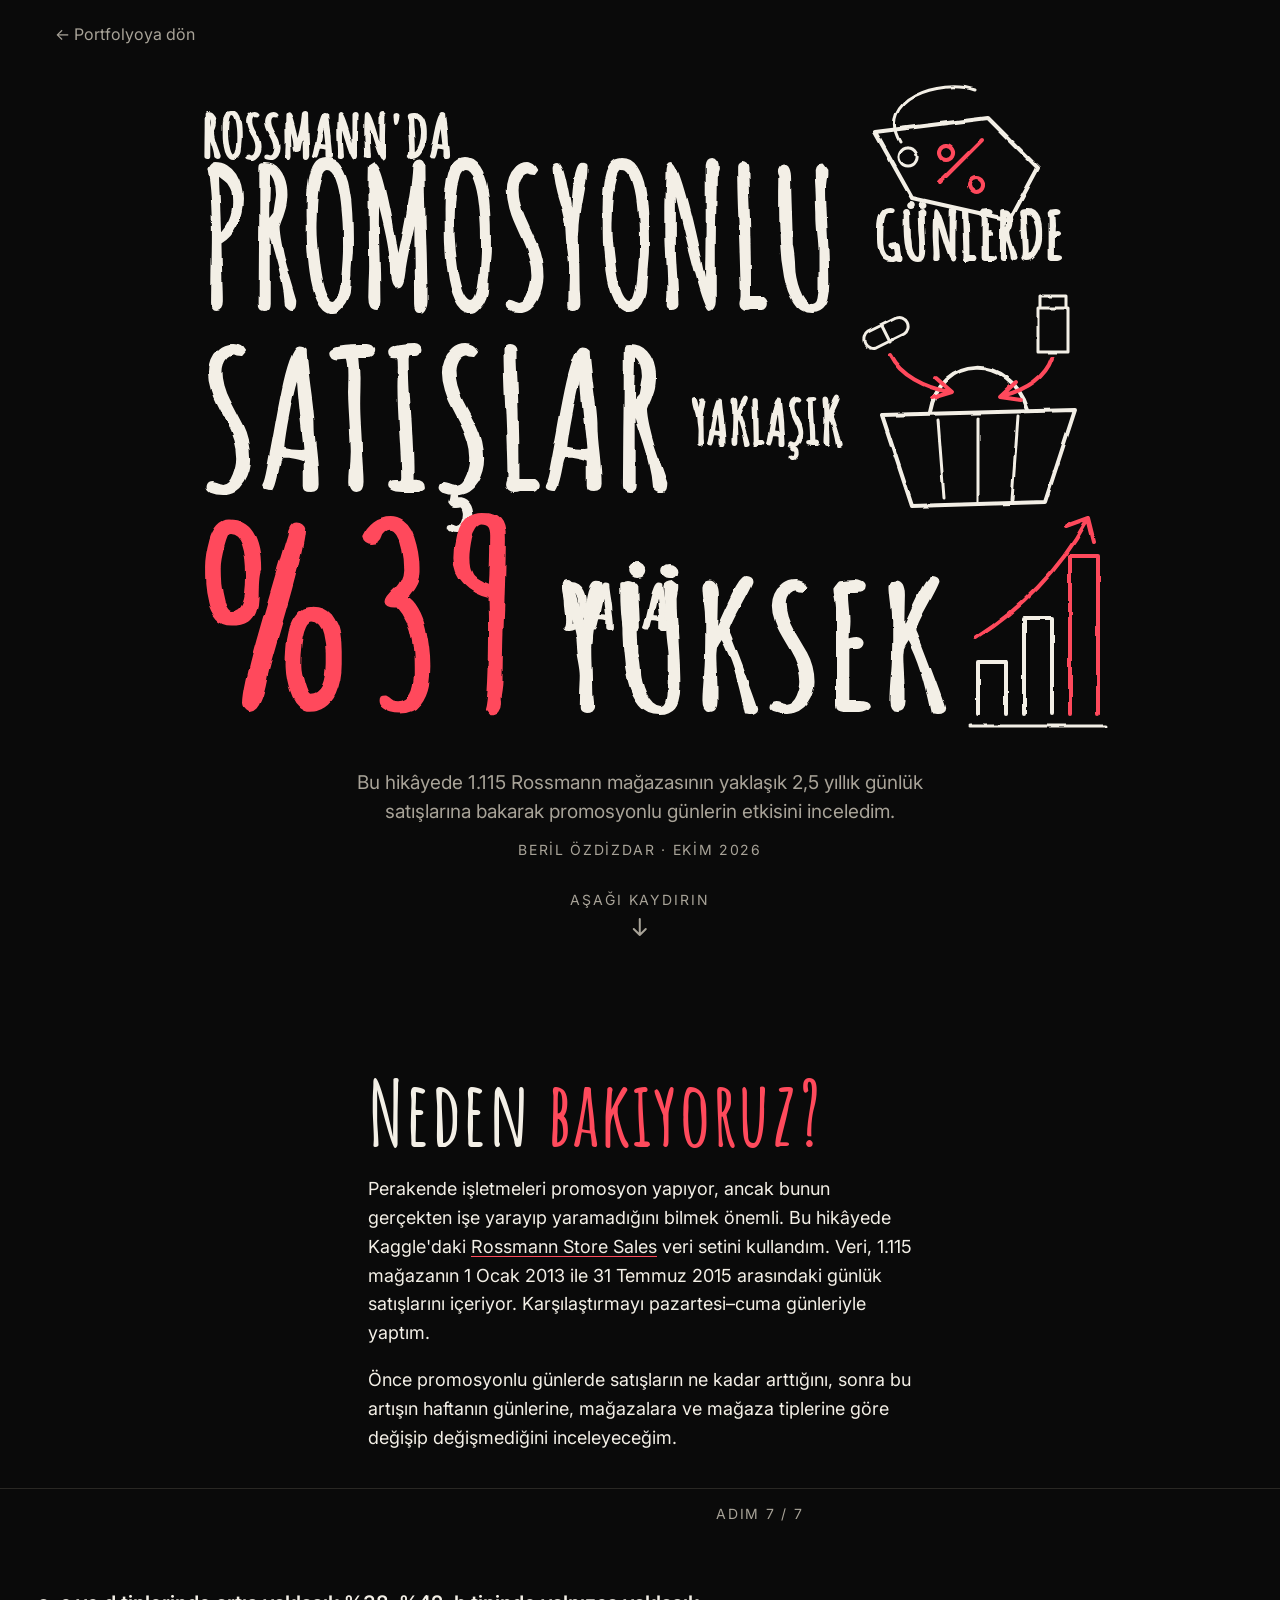
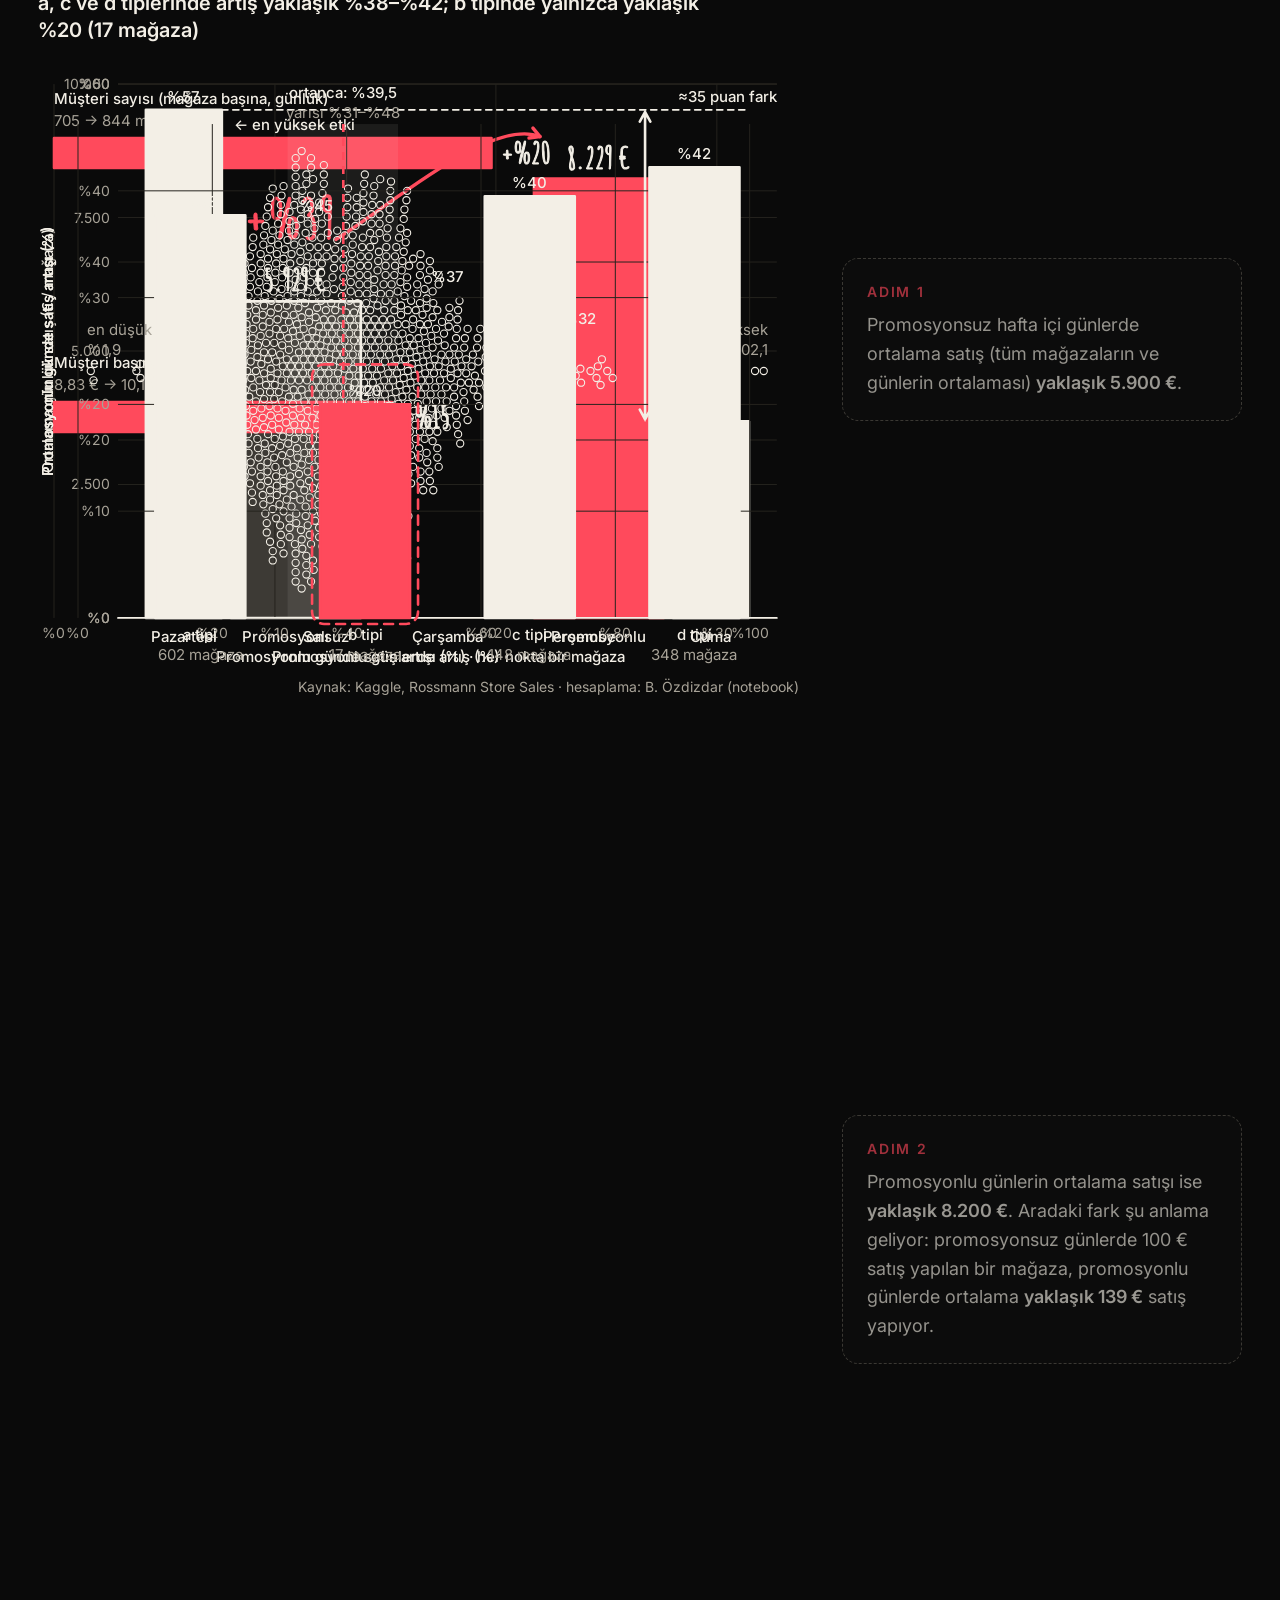
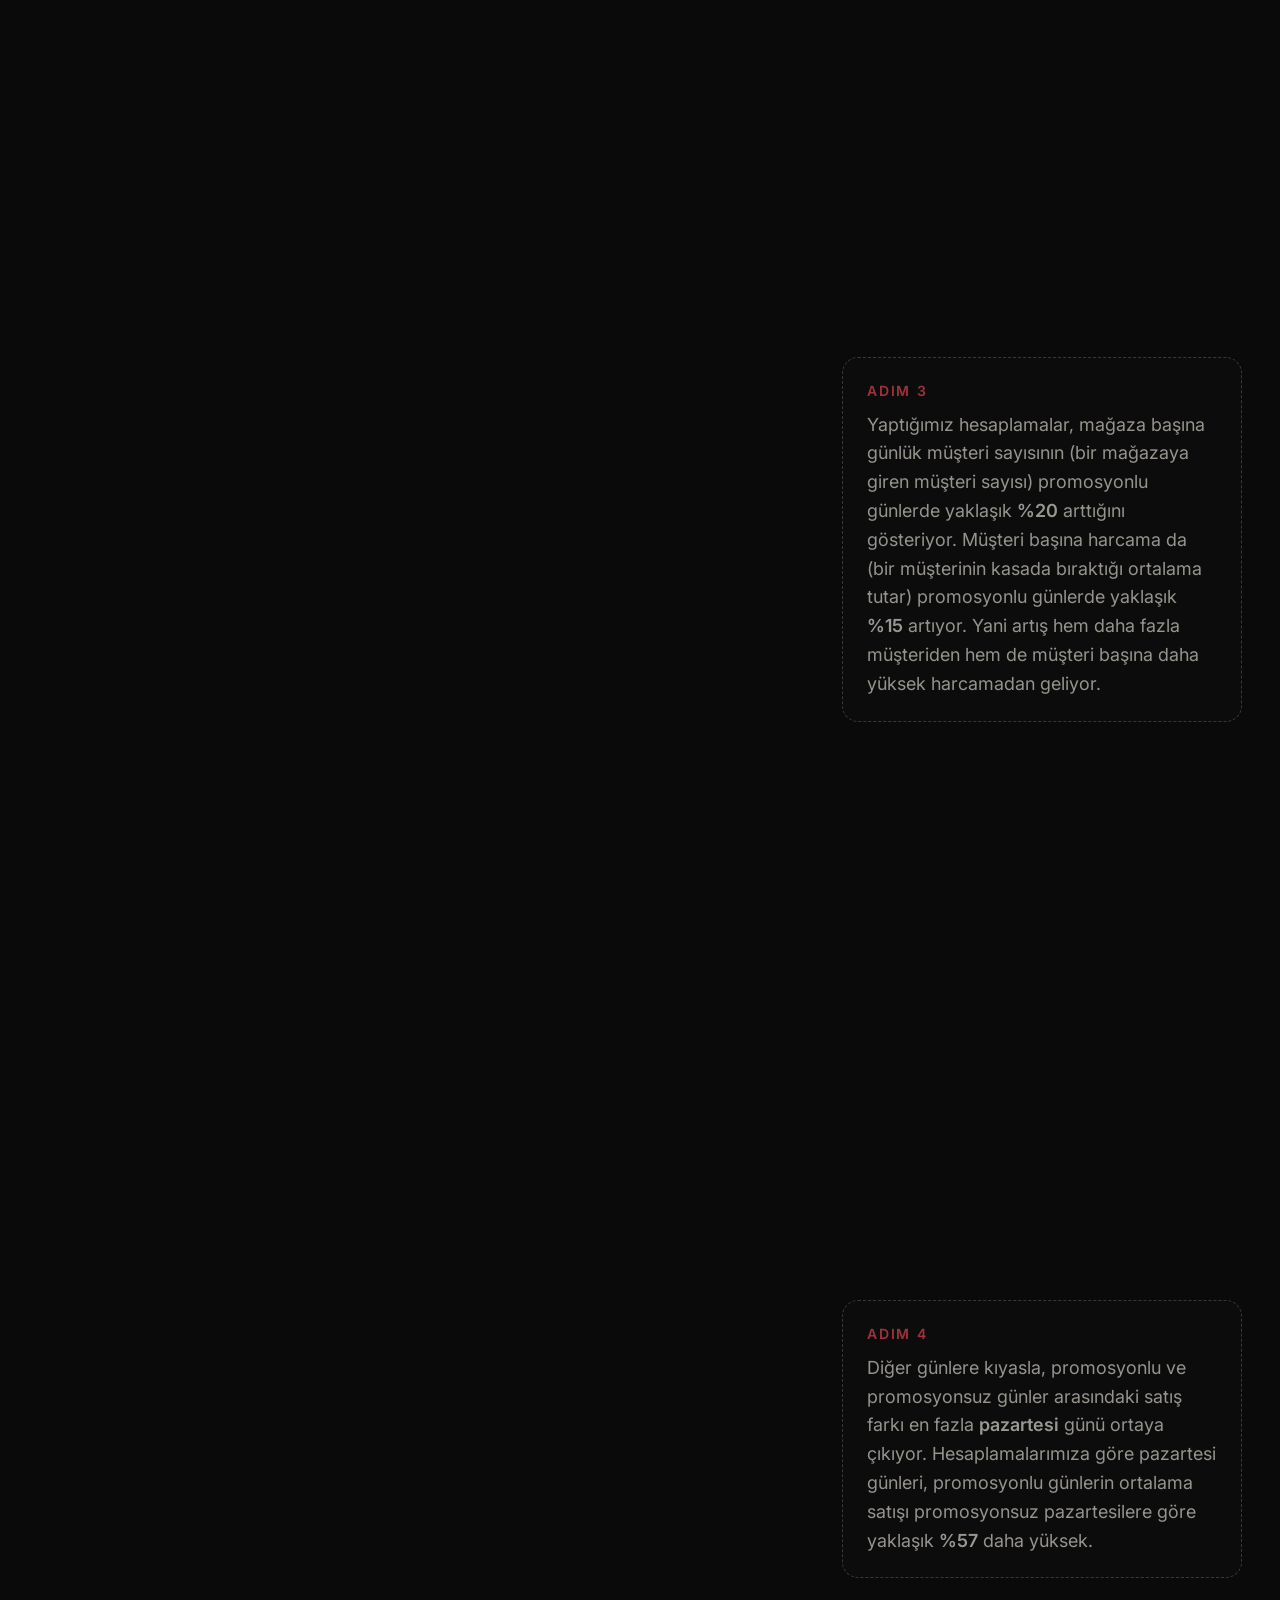
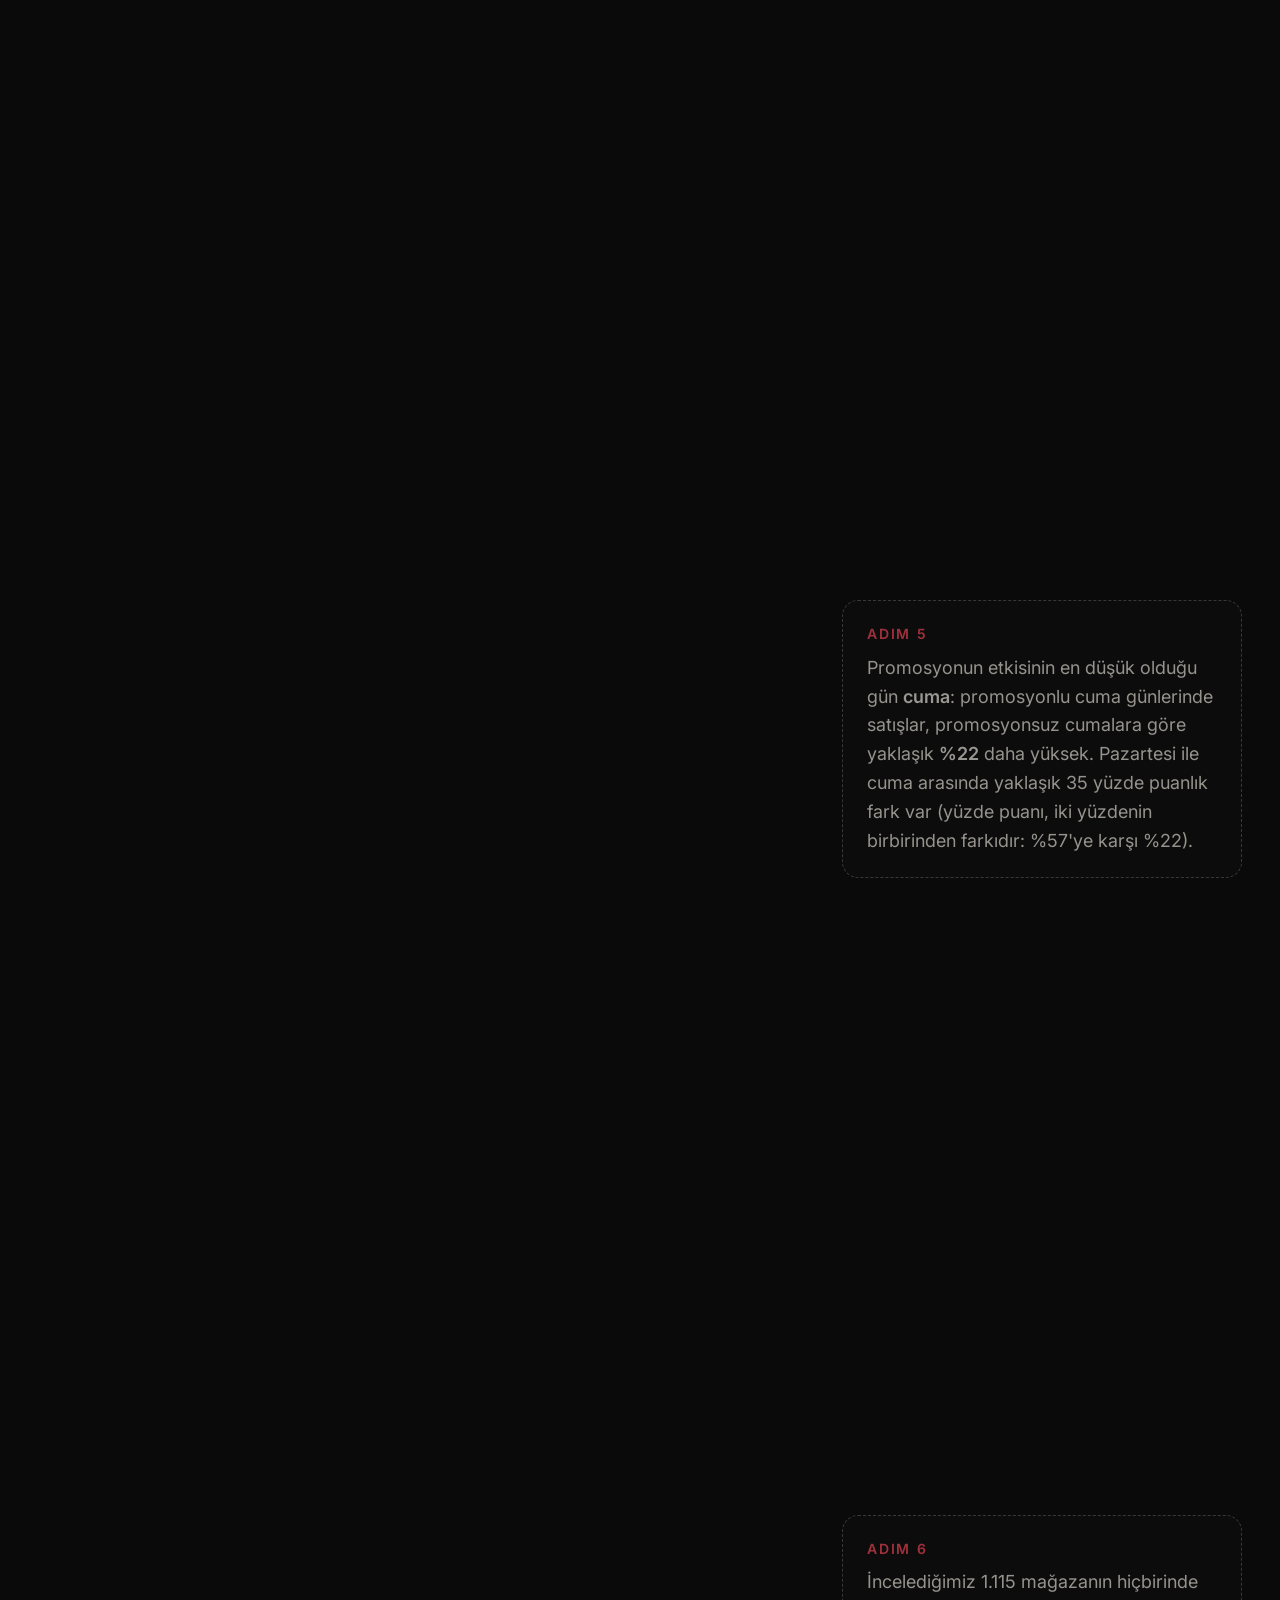
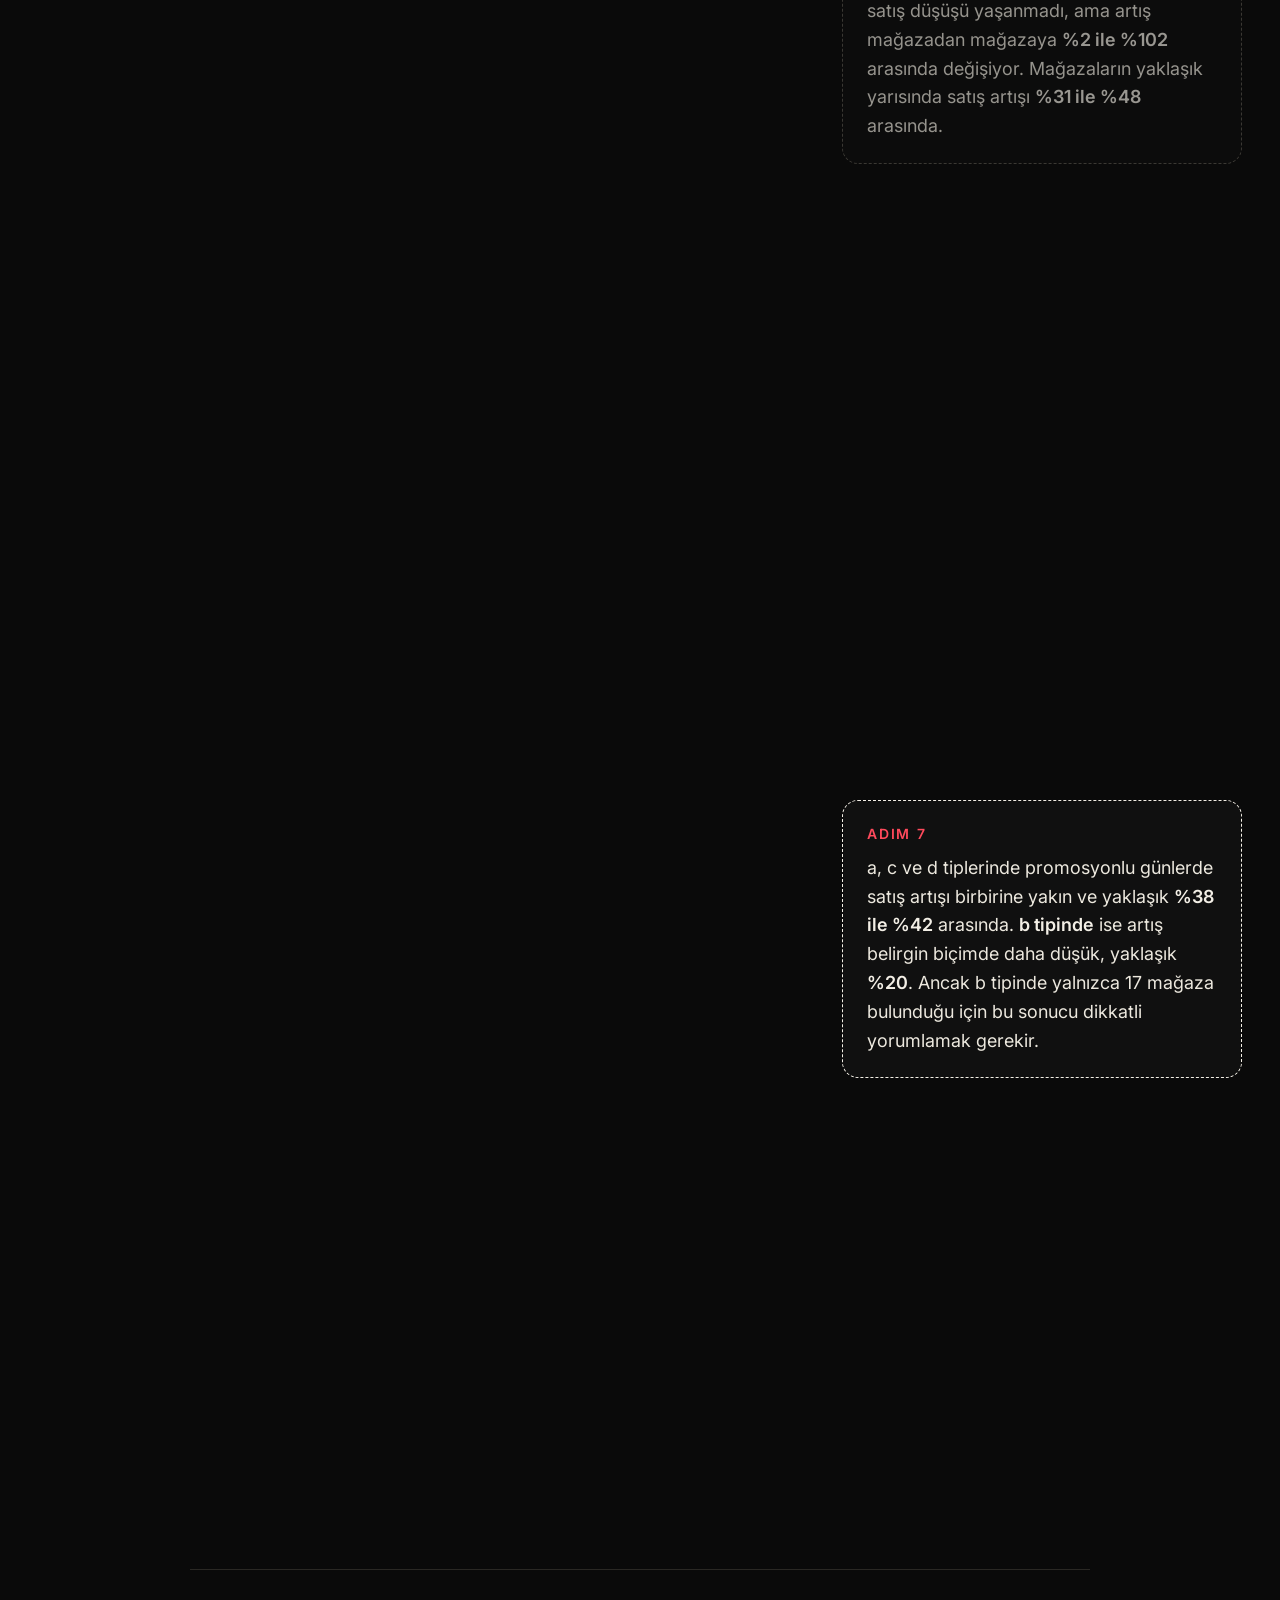
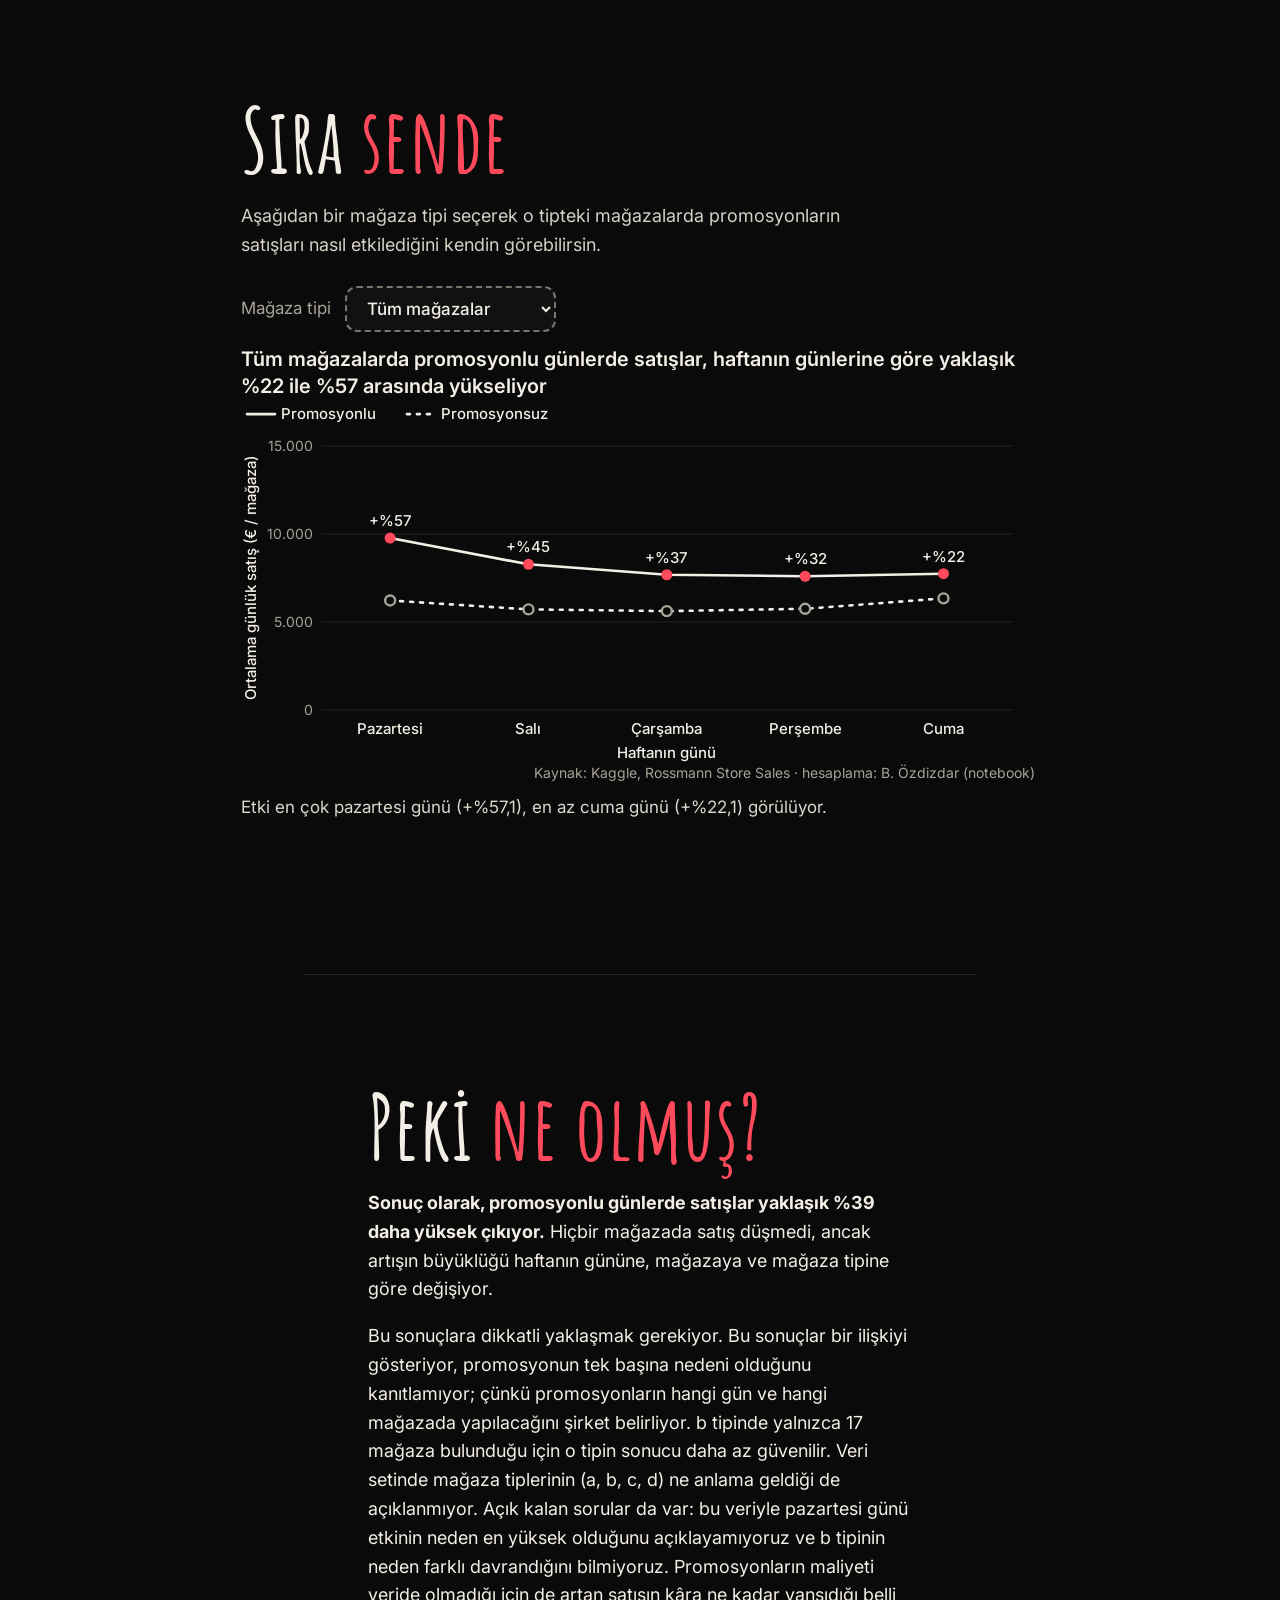
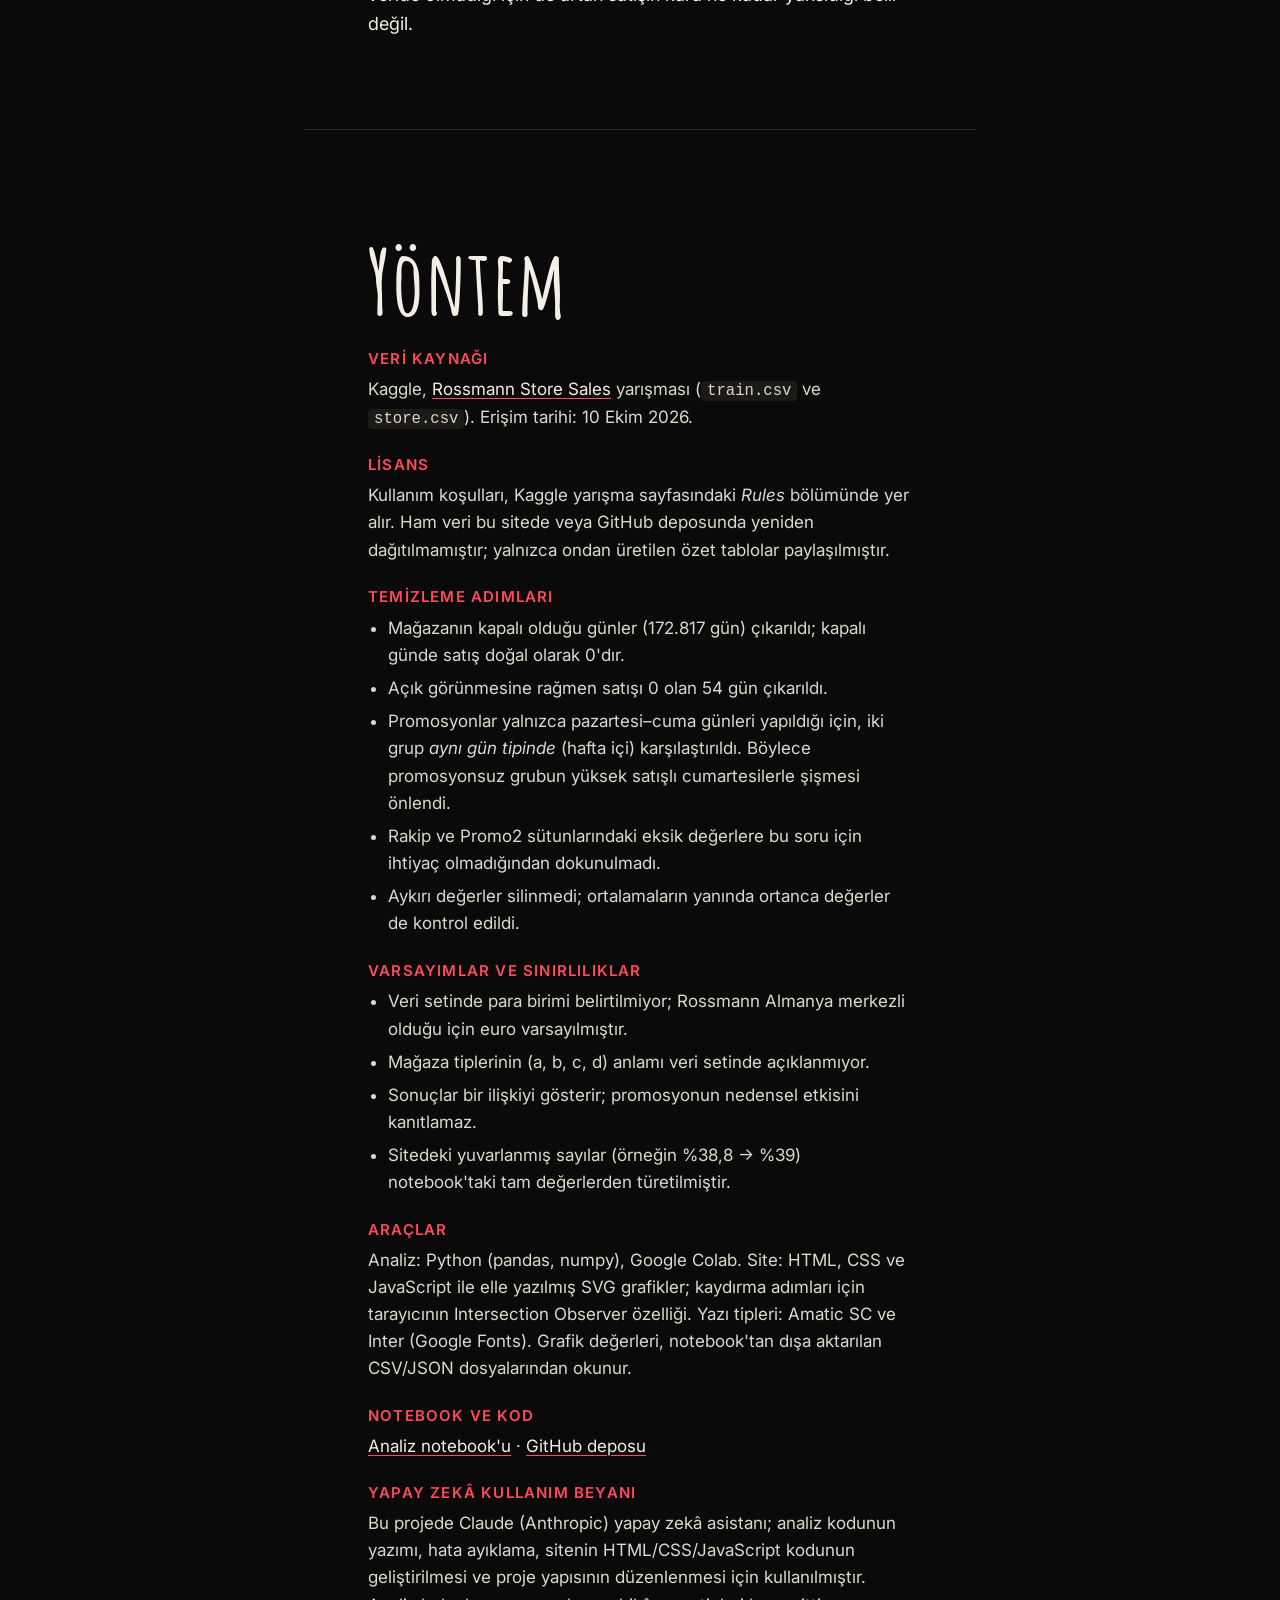
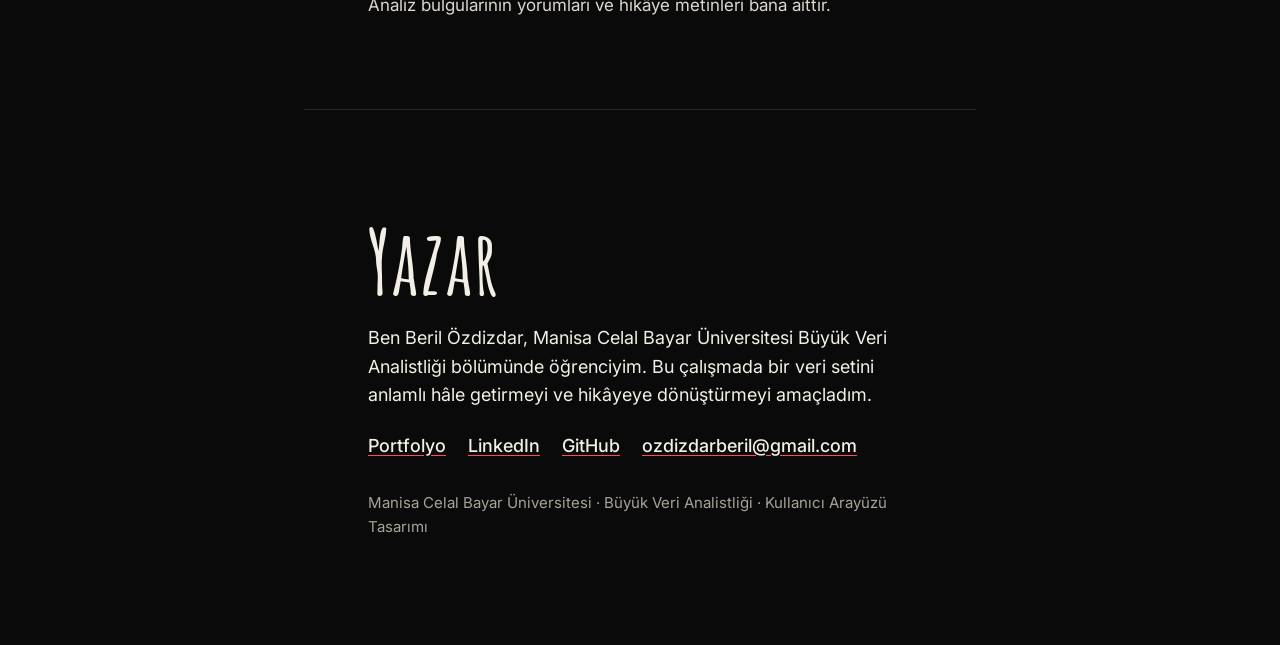
==== site/index.html @ 3641e339 "siteyi ekledim" ====
<!doctype html>
<html lang="tr">
<head>
<meta charset="utf-8">
<meta name="viewport" content="width=device-width, initial-scale=1">
<title>Rossmann'da promosyonlu günlerde satışlar yaklaşık %39 daha yüksek</title>
<meta name="description" content="1.115 Rossmann mağazasının yaklaşık 2,5 yıllık günlük satış verisiyle promosyonların etkisini inceleyen, kaydırdıkça ilerleyen interaktif bir veri hikâyesi.">
<meta name="author" content="Beril Özdizdar">
<meta property="og:type" content="website">
<meta property="og:title" content="Rossmann'da promosyonlu günlerde satışlar yaklaşık %39 daha yüksek">
<meta property="og:description" content="1.115 mağaza, yaklaşık 2,5 yıllık günlük satış: promosyonun etkisi her gün ve her mağaza tipinde aynı mı? İnteraktif veri hikâyesi.">
<meta property="og:image" content="og-image.png">
<meta property="og:image:width" content="1200">
<meta property="og:image:height" content="627">
<meta property="og:locale" content="tr_TR">
<meta name="twitter:card" content="summary_large_image">
<meta name="theme-color" content="#0a0a0a">
<link rel="icon" href="favicon.svg" type="image/svg+xml">
<link rel="preconnect" href="https://fonts.googleapis.com">
<link rel="preconnect" href="https://fonts.gstatic.com" crossorigin>
<link href="https://fonts.googleapis.com/css2?family=Amatic+SC:wght@700&family=Inter:wght@400;500;600&display=swap" rel="stylesheet">
<link rel="stylesheet" href="css/style.css">
</head>
<body>
<a class="atla" href="#hikaye">Hikâyeye geç</a>

<nav class="ust" aria-label="Site bağlantıları">
  <a href="https://beril-portfolio-seven.vercel.app">← Portfolyoya dön</a>
</nav>

<!-- ======================= 1 · AÇILIŞ (HERO) ======================= -->
<header class="kapak">
  <h1 class="sr-only">Rossmann'da promosyonlu günlerde satışlar yaklaşık %39 daha yüksek</h1>
  <svg viewBox="0 0 1000 690" role="img" aria-label="Rossmann'da promosyonlu günlerde satışlar yaklaşık yüzde 39 daha yüksek">
    <defs>
      <filter id="murekkep" x="-5%" y="-5%" width="110%" height="110%">
        <feTurbulence type="fractalNoise" baseFrequency="0.035" numOctaves="2" seed="7" result="n"/>
        <feDisplacementMap in="SourceGraphic" in2="n" scale="5" xChannelSelector="R" yChannelSelector="G"/>
      </filter>
      <filter id="kalem" x="-5%" y="-5%" width="110%" height="110%">
        <feTurbulence type="fractalNoise" baseFrequency="0.05" numOctaves="2" seed="3" result="n"/>
        <feDisplacementMap in="SourceGraphic" in2="n" scale="3" xChannelSelector="R" yChannelSelector="G"/>
      </filter>
    </defs>

    <g class="satir s1" filter="url(#murekkep)" aria-hidden="true">
      <text class="harf" x="62" y="88"  font-size="58"  textLength="250" lengthAdjust="spacingAndGlyphs">ROSSMANN'DA</text>
      <text class="harf" x="60" y="238" font-size="190" textLength="640" lengthAdjust="spacingAndGlyphs">PROMOSYONLU</text>
      <text class="harf" x="735" y="190" font-size="66"  textLength="190" lengthAdjust="spacingAndGlyphs">GÜNLERDE</text>
    </g>
    <g filter="url(#kalem)" aria-hidden="true">
      <path class="cizim d1" pathLength="1" d="M735 62 L848 48 L898 98 L870 150 L772 128 Z"/>
      <path class="cizim d1 ince" pathLength="1" d="M768 78 a9 9 0 1 0 0.1 0"/>
      <path class="cizim d1 ince" pathLength="1" d="M760 72 C735 30 800 8 835 20"/>
      <path class="cizim kirmizi-cizgi d2" pathLength="1" d="M800 112 L842 70 M806 76 a7 7 0 1 0 0.1 0 M836 108 a7 7 0 1 0 0.1 0"/>
    </g>
    <g class="satir s2" filter="url(#murekkep)" aria-hidden="true">
      <text class="harf" x="60"  y="420" font-size="190" textLength="470" lengthAdjust="spacingAndGlyphs">SATIŞLAR</text>
      <text class="harf" x="552" y="375" font-size="62"  textLength="150" lengthAdjust="spacingAndGlyphs">YAKLAŞIK</text>
    </g>
    <g filter="url(#kalem)" aria-hidden="true">
      <path class="cizim d2" pathLength="1" d="M742 345 L935 340 L905 432 L772 436 Z"/>
      <path class="cizim d2" pathLength="1" d="M790 342 C800 285 870 282 888 340"/>
      <path class="cizim d2 ince" pathLength="1" d="M798 350 L804 428 M838 348 L838 432 M878 346 L872 430"/>
      <path class="cizim d2 ince" pathLength="1" d="M728 262 l28 -14 a9 9 0 0 1 8 16 l-28 14 a9 9 0 0 1 -8 -16 z M742 256 l8 16"/>
      <path class="cizim d2 ince" pathLength="1" d="M900 238 h26 v-12 h-26 z M898 238 h30 v44 h-30 z"/>
      <path class="cizim kirmizi-cizgi d3" pathLength="1" d="M750 285 C760 305 785 318 810 322 M796 308 L812 322 L792 328"/>
      <path class="cizim kirmizi-cizgi d3" pathLength="1" d="M912 288 C905 308 885 320 862 326 M876 312 L860 327 L881 330"/>
    </g>
    <g class="satir s3" filter="url(#murekkep)" aria-hidden="true">
      <text class="harf kirmizi" x="56"  y="640" font-size="250" textLength="330" lengthAdjust="spacingAndGlyphs">%39</text>
      <text class="harf" x="420" y="560" font-size="62"  textLength="110" lengthAdjust="spacingAndGlyphs">DAHA</text>
      <text class="harf" x="420" y="640" font-size="170" textLength="390" lengthAdjust="spacingAndGlyphs">YÜKSEK</text>
    </g>
    <g filter="url(#kalem)" aria-hidden="true">
      <path class="cizim d3" pathLength="1" d="M838 644 V592 H866 V644"/>
      <path class="cizim d3" pathLength="1" d="M884 644 V548 H912 V644"/>
      <path class="cizim kirmizi-cizgi d3" pathLength="1" d="M930 644 V486 H958 V644"/>
      <path class="cizim d3 ince" pathLength="1" d="M830 656 H966"/>
      <path class="cizim kirmizi-cizgi d3" pathLength="1" d="M836 568 C880 540 920 500 946 452 M926 456 L948 448 L954 472"/>
    </g>
  </svg>

  <p class="alt">Bu hikâyede 1.115 Rossmann mağazasının yaklaşık 2,5 yıllık günlük satışlarına bakarak promosyonlu günlerin etkisini inceledim.</p>
  <p class="kunye">Beril Özdizdar · Ekim 2026</p>

  <a class="kaydir" href="#baglam">Aşağı kaydırın
    <svg viewBox="0 0 18 22" fill="none" stroke="currentColor" stroke-width="2" stroke-linecap="round" stroke-linejoin="round" aria-hidden="true"><path d="M9 2v16M3 12l6 6 6-6"/></svg>
  </a>
</header>

<!-- ======================= 2 · BAĞLAM ======================= -->
<section class="baglam" id="baglam" aria-labelledby="baglam-b">
  <h2 id="baglam-b" class="bolum-baslik">Neden <span>bakıyoruz?</span></h2>
  <p>Perakende işletmeleri promosyon yapıyor, ancak bunun gerçekten işe yarayıp yaramadığını bilmek önemli. Bu hikâyede Kaggle'daki <a href="https://www.kaggle.com/competitions/rossmann-store-sales">Rossmann Store Sales</a> veri setini kullandım. Veri, 1.115 mağazanın 1 Ocak 2013 ile 31 Temmuz 2015 arasındaki günlük satışlarını içeriyor. Karşılaştırmayı pazartesi–cuma günleriyle yaptım.</p>
  <p>Önce promosyonlu günlerde satışların ne kadar arttığını, sonra bu artışın haftanın günlerine, mağazalara ve mağaza tiplerine göre değişip değişmediğini inceleyeceğim.</p>
</section>

<!-- ======================= 3 · BULGU ADIMLARI (KAYDIRMALI) ======================= -->
<main id="hikaye" class="scrolly">
  <figure class="sahne" id="sahne">
    <div class="sayac" aria-hidden="true">Adım <span id="sayacNo">1</span> / 7</div>
    <figcaption class="grafik-baslik" id="grafikBaslik"></figcaption>
    <div class="grafik-kap" id="grafikKap">
      <svg id="grafik" role="img" aria-labelledby="grafikBaslik grafikOzet"></svg>
    </div>
    <p class="sr-only" id="grafikOzet"></p>
  </figure>

  <div class="adimlar" id="adimlar">
    <article class="adim" data-n="1"><div class="kart"><h2 class="et">Adım 1</h2><p class="metin">Promosyonsuz hafta içi günlerde ortalama satış (tüm mağazaların ve günlerin ortalaması) <b>yaklaşık 5.900 €</b>.</p></div></article>
    <article class="adim" data-n="2"><div class="kart"><h2 class="et">Adım 2</h2><p class="metin">Promosyonlu günlerin ortalama satışı ise <b>yaklaşık 8.200 €</b>. Aradaki fark şu anlama geliyor: promosyonsuz günlerde 100 € satış yapılan bir mağaza, promosyonlu günlerde ortalama <b>yaklaşık 139 €</b> satış yapıyor.</p></div></article>
    <article class="adim" data-n="3"><div class="kart"><h2 class="et">Adım 3</h2><p class="metin">Yaptığımız hesaplamalar, mağaza başına günlük müşteri sayısının (bir mağazaya giren müşteri sayısı) promosyonlu günlerde yaklaşık <b>%20</b> arttığını gösteriyor. Müşteri başına harcama da (bir müşterinin kasada bıraktığı ortalama tutar) promosyonlu günlerde yaklaşık <b>%15</b> artıyor. Yani artış hem daha fazla müşteriden hem de müşteri başına daha yüksek harcamadan geliyor.</p></div></article>
    <article class="adim" data-n="4"><div class="kart"><h2 class="et">Adım 4</h2><p class="metin">Diğer günlere kıyasla, promosyonlu ve promosyonsuz günler arasındaki satış farkı en fazla <b>pazartesi</b> günü ortaya çıkıyor. Hesaplamalarımıza göre pazartesi günleri, promosyonlu günlerin ortalama satışı promosyonsuz pazartesilere göre yaklaşık <b>%57</b> daha yüksek.</p></div></article>
    <article class="adim" data-n="5"><div class="kart"><h2 class="et">Adım 5</h2><p class="metin">Promosyonun etkisinin en düşük olduğu gün <b>cuma</b>: promosyonlu cuma günlerinde satışlar, promosyonsuz cumalara göre yaklaşık <b>%22</b> daha yüksek. Pazartesi ile cuma arasında yaklaşık 35 yüzde puanlık fark var (yüzde puanı, iki yüzdenin birbirinden farkıdır: %57'ye karşı %22).</p></div></article>
    <article class="adim" data-n="6"><div class="kart"><h2 class="et">Adım 6</h2><p class="metin">İncelediğimiz 1.115 mağazanın hiçbirinde satış düşüşü yaşanmadı, ama artış mağazadan mağazaya <b>%2 ile %102</b> arasında değişiyor. Mağazaların yaklaşık yarısında satış artışı <b>%31 ile %48</b> arasında.</p></div></article>
    <article class="adim" data-n="7"><div class="kart"><h2 class="et">Adım 7</h2><p class="metin">a, c ve d tiplerinde promosyonlu günlerde satış artışı birbirine yakın ve yaklaşık <b>%38 ile %42</b> arasında. <b>b tipinde</b> ise artış belirgin biçimde daha düşük, yaklaşık <b>%20</b>. Ancak b tipinde yalnızca 17 mağaza bulunduğu için bu sonucu dikkatli yorumlamak gerekir.</p></div></article>
  </div>
</main>

<!-- ======================= 4 · OKUYUCU KEŞFİ ======================= -->
<section class="kesif" id="kesif" aria-labelledby="kesif-b">
  <h2 id="kesif-b" class="bolum-baslik">Sıra <span>sende</span></h2>
  <p class="giris">Aşağıdan bir mağaza tipi seçerek o tipteki mağazalarda promosyonların satışları nasıl etkilediğini kendin görebilirsin.</p>
  <div class="kontrol">
    <label for="tipSec">Mağaza tipi</label>
    <select id="tipSec"></select>
  </div>
  <figure class="kesif-fig">
    <figcaption class="grafik-baslik" id="kesifBaslik"></figcaption>
    <svg id="kesifgrafik" role="img" aria-labelledby="kesifBaslik kesifOzet"></svg>
  </figure>
  <p class="ozet" id="kesifOzet" aria-live="polite"></p>
</section>

<!-- ======================= 5 · SONUÇ ======================= -->
<section class="sonuc" id="sonuc" aria-labelledby="sonuc-b">
  <h2 id="sonuc-b" class="bolum-baslik">Peki <span>ne olmuş?</span></h2>
  <p><strong>Sonuç olarak, promosyonlu günlerde satışlar yaklaşık %39 daha yüksek çıkıyor.</strong> Hiçbir mağazada satış düşmedi, ancak artışın büyüklüğü haftanın gününe, mağazaya ve mağaza tipine göre değişiyor.</p>
  <p>Bu sonuçlara dikkatli yaklaşmak gerekiyor. Bu sonuçlar bir ilişkiyi gösteriyor, promosyonun tek başına nedeni olduğunu kanıtlamıyor; çünkü promosyonların hangi gün ve hangi mağazada yapılacağını şirket belirliyor. b tipinde yalnızca 17 mağaza bulunduğu için o tipin sonucu daha az güvenilir. Veri setinde mağaza tiplerinin (a, b, c, d) ne anlama geldiği de açıklanmıyor. Açık kalan sorular da var: bu veriyle pazartesi günü etkinin neden en yüksek olduğunu açıklayamıyoruz ve b tipinin neden farklı davrandığını bilmiyoruz. Promosyonların maliyeti veride olmadığı için de artan satışın kâra ne kadar yansıdığı belli değil.</p>
</section>

<!-- ======================= 6 · YÖNTEM ======================= -->
<section class="yontem" id="yontem" aria-labelledby="yontem-b">
  <h2 id="yontem-b" class="bolum-baslik">Yöntem</h2>
  <dl>
    <dt>Veri kaynağı</dt>
    <dd>Kaggle, <a href="https://www.kaggle.com/competitions/rossmann-store-sales">Rossmann Store Sales</a> yarışması (<code>train.csv</code> ve <code>store.csv</code>). Erişim tarihi: 10 Ekim 2026.</dd>

    <dt>Lisans</dt>
    <dd>Kullanım koşulları, Kaggle yarışma sayfasındaki <em>Rules</em> bölümünde yer alır. Ham veri bu sitede veya GitHub deposunda yeniden dağıtılmamıştır; yalnızca ondan üretilen özet tablolar paylaşılmıştır.</dd>

    <dt>Temizleme adımları</dt>
    <dd>
      <ul>
        <li>Mağazanın kapalı olduğu günler (172.817 gün) çıkarıldı; kapalı günde satış doğal olarak 0'dır.</li>
        <li>Açık görünmesine rağmen satışı 0 olan 54 gün çıkarıldı.</li>
        <li>Promosyonlar yalnızca pazartesi–cuma günleri yapıldığı için, iki grup <em>aynı gün tipinde</em> (hafta içi) karşılaştırıldı. Böylece promosyonsuz grubun yüksek satışlı cumartesilerle şişmesi önlendi.</li>
        <li>Rakip ve Promo2 sütunlarındaki eksik değerlere bu soru için ihtiyaç olmadığından dokunulmadı.</li>
        <li>Aykırı değerler silinmedi; ortalamaların yanında ortanca değerler de kontrol edildi.</li>
      </ul>
    </dd>

    <dt>Varsayımlar ve sınırlılıklar</dt>
    <dd>
      <ul>
        <li>Veri setinde para birimi belirtilmiyor; Rossmann Almanya merkezli olduğu için euro varsayılmıştır.</li>
        <li>Mağaza tiplerinin (a, b, c, d) anlamı veri setinde açıklanmıyor.</li>
        <li>Sonuçlar bir ilişkiyi gösterir; promosyonun nedensel etkisini kanıtlamaz.</li>
        <li>Sitedeki yuvarlanmış sayılar (örneğin %38,8 → %39) notebook'taki tam değerlerden türetilmiştir.</li>
      </ul>
    </dd>

    <dt>Araçlar</dt>
    <dd>Analiz: Python (pandas, numpy), Google Colab. Site: HTML, CSS ve JavaScript ile elle yazılmış SVG grafikler; kaydırma adımları için tarayıcının Intersection Observer özelliği. Yazı tipleri: Amatic SC ve Inter (Google Fonts). Grafik değerleri, notebook'tan dışa aktarılan CSV/JSON dosyalarından okunur.</dd>

    <dt>Notebook ve kod</dt>
    <dd><a href="https://github.com/Beril-ozdr/rossmann-promosyon-hikayesi/blob/main/notebooks/analiz.ipynb">Analiz notebook'u</a> · <a href="https://github.com/Beril-ozdr/rossmann-promosyon-hikayesi">GitHub deposu</a></dd>

    <dt>Yapay zekâ kullanım beyanı</dt>
    <dd>Bu projede Claude (Anthropic) yapay zekâ asistanı; analiz kodunun yazımı, hata ayıklama, sitenin HTML/CSS/JavaScript kodunun geliştirilmesi ve proje yapısının düzenlenmesi için kullanılmıştır. Analiz bulgularının yorumları ve hikâye metinleri bana aittir.</dd>
  </dl>
</section>

<!-- ======================= 7 · YAZAR / İLETİŞİM ======================= -->
<footer class="yazar" id="yazar" aria-labelledby="yazar-b">
  <h2 id="yazar-b" class="bolum-baslik">Yazar</h2>
  <p>Ben Beril Özdizdar, Manisa Celal Bayar Üniversitesi Büyük Veri Analistliği bölümünde öğrenciyim. Bu çalışmada bir veri setini anlamlı hâle getirmeyi ve hikâyeye dönüştürmeyi amaçladım.</p>
  <ul class="baglantilar">
    <li><a href="https://beril-portfolio-seven.vercel.app">Portfolyo</a></li>
    <li><a href="https://www.linkedin.com/in/beril-%C3%B6zdizdar-2a9592431">LinkedIn</a></li>
    <li><a href="https://github.com/Beril-ozdr">GitHub</a></li>
    <li><a href="mailto:ozdizdarberil@gmail.com">ozdizdarberil@gmail.com</a></li>
  </ul>
  <p class="alt-not">Manisa Celal Bayar Üniversitesi · Büyük Veri Analistliği · Kullanıcı Arayüzü Tasarımı</p>
</footer>

<script src="js/main.js"></script>
</body>
</html>
---- site/css/style.css ----
:root {
  --bg: #0a0a0a;
  --panel: #101010;
  --ink: #f3efe6;
  --soft: #a8a398;      /* #0a0a0a üzerinde ~7,9:1 */
  --red: #ff4a5c;       /* vurgu rengi: "promosyonlu / öne çıkan" (#0a0a0a üzerinde ~6:1) */
  --gri: #3d3a35;
  --line: #2a2824;
}
* { box-sizing: border-box; margin: 0; padding: 0; }
html { scroll-behavior: smooth; }
body {
  background: var(--bg); color: var(--ink);
  font-family: "Inter", system-ui, -apple-system, "Segoe UI", sans-serif;
  font-size: 18px; line-height: 1.6;
  overflow-x: hidden;
}
a { color: var(--ink); text-underline-offset: 3px; text-decoration-color: var(--red); }
a:hover { color: var(--red); }
a:focus-visible, select:focus-visible, .atla:focus-visible { outline: 3px solid var(--red); outline-offset: 3px; border-radius: 4px; }
.sr-only { position: absolute; width: 1px; height: 1px; padding: 0; margin: -1px; overflow: hidden; clip: rect(0,0,0,0); white-space: nowrap; border: 0; }
.atla { position: absolute; left: 12px; top: -60px; background: var(--ink); color: #000; padding: 10px 14px; border-radius: 8px; z-index: 50; font-size: 16px; }
.atla:focus { top: 12px; }

/* ===== üst bağlantı (portfolyoya dön) ===== */
.ust { position: absolute; top: 14px; left: 4vw; z-index: 5; font-size: 16px; }
.ust a { color: var(--soft); text-decoration: none; padding: 8px 4px; display: inline-block; }
.ust a:hover { color: var(--red); }

/* ===== AÇILIŞ ===== */
.kapak { min-height: 100svh; display: flex; flex-direction: column; align-items: center; justify-content: center; padding: 70px 3vw 100px; position: relative; }
.kapak > svg { width: min(1000px, 100%); height: auto; display: block; overflow: visible; }
.harf { font-family: "Amatic SC", Impact, sans-serif; font-weight: 700; fill: var(--ink); stroke: var(--ink); stroke-width: 2.2; stroke-linejoin: round; paint-order: stroke; }
.harf.kirmizi { fill: var(--red); stroke: var(--red); }
.cizim { fill: none; stroke: var(--ink); stroke-width: 4; stroke-linecap: round; stroke-linejoin: round; stroke-dasharray: 1; stroke-dashoffset: 1; animation: ciz 1.1s ease forwards; }
.cizim.kirmizi-cizgi { stroke: var(--red); }
.cizim.ince { stroke-width: 3; }
.satir { opacity: 0; transform: translateY(14px); animation: gel .8s ease forwards; }
.s1 { animation-delay: .2s; } .s2 { animation-delay: .9s; } .s3 { animation-delay: 1.6s; }
.d1 { animation-delay: .6s; } .d2 { animation-delay: 1.3s; } .d3 { animation-delay: 2.0s; }
@keyframes gel { to { opacity: 1; transform: none; } }
@keyframes ciz { to { stroke-dashoffset: 0; } }
.alt { margin-top: 8px; text-align: center; max-width: 34em; color: var(--soft); font-size: clamp(16px, 1.7vw, 19px); line-height: 1.55; opacity: 0; animation: gel .8s ease 2.4s forwards; }
.kunye { margin-top: 12px; font-size: 14px; letter-spacing: .12em; text-transform: uppercase; color: var(--soft); text-align: center; opacity: 0; animation: gel .8s ease 2.6s forwards; }
.kaydir { position: absolute; bottom: 22px; left: 50%; transform: translateX(-50%); color: var(--soft); text-decoration: none; display: flex; flex-direction: column; align-items: center; gap: 6px; font-size: 14px; letter-spacing: .14em; text-transform: uppercase; }
.kaydir svg { width: 18px; height: 22px; animation: zipla 1.6s ease-in-out infinite; }
@keyframes zipla { 0%,100% { transform: translateY(0); } 50% { transform: translateY(7px); } }

/* ===== DÜZ METİN BÖLÜMLERİ ===== */
.baglam, .sonuc, .yontem, .yazar { max-width: 42rem; margin: 0 auto; padding: 12vh 5vw 4vh; }
.baglam p, .sonuc p, .yazar p { margin-top: 1em; }
.bolum-baslik { font-family: "Amatic SC", Impact, sans-serif; font-weight: 700; font-size: clamp(52px, 9vw, 88px); line-height: 1; letter-spacing: .01em; margin-bottom: .2em; }
.bolum-baslik span { color: var(--red); }
.sonuc, .yontem, .yazar { border-top: 1px solid var(--line); margin-top: 6vh; }
.yontem { font-size: 17px; }
.yontem dt { margin-top: 1.4em; font-weight: 600; color: var(--red); font-size: 15px; letter-spacing: .08em; text-transform: uppercase; }
.yontem dd { margin-top: .3em; color: #dcd8cd; }
.yontem ul { padding-left: 1.2em; }
.yontem li { margin-top: .35em; }
.yontem code { background: #1b1a17; padding: 1px 6px; border-radius: 4px; font-size: .92em; }
.baglantilar { list-style: none; display: flex; flex-wrap: wrap; gap: 10px 22px; margin-top: 1.2em; }
.baglantilar a { font-weight: 500; }
.alt-not { color: var(--soft); font-size: 15px; margin-top: 2em !important; }
.yazar { padding-bottom: 12vh; }

/* ===== KAYDIRMALI HİKÂYE ===== */
.scrolly { display: grid; grid-template-columns: minmax(0, 1fr) minmax(300px, 400px); column-gap: 3vw; padding: 0 3vw; max-width: 1400px; margin: 0 auto; border-top: 1px solid var(--line); }
.sahne { position: sticky; top: 0; height: 100svh; align-self: start; display: flex; flex-direction: column; justify-content: center; gap: 10px; padding: 24px 0 18px; }
.sayac { position: absolute; top: 14px; right: 0; font-size: 14px; letter-spacing: .12em; text-transform: uppercase; color: var(--soft); }
.grafik-baslik { font-family: "Inter", sans-serif; font-weight: 600; font-size: 20px; line-height: 1.35; min-height: 2.7em; color: var(--ink); padding-right: 90px; }
.grafik-kap { flex: 1; min-height: 0; max-height: 640px; position: relative; }
.grafik-kap svg, .kesif-fig svg { display: block; width: 100%; height: 100%; overflow: visible; }

.adimlar { padding-bottom: 20svh; }
.adim { min-height: 100svh; display: flex; align-items: center; }
.kart { border: 1.5px dashed #5a564e; border-radius: 16px; padding: 22px 24px; background: var(--panel); opacity: .62; transition: opacity .5s, border-color .5s; }
.adim.aktif .kart { opacity: 1; border-color: var(--ink); }
.kart .et { font-size: 14px; letter-spacing: .14em; text-transform: uppercase; color: var(--red); font-weight: 600; margin-bottom: 8px; }
.kart p.metin { font-size: 18px; line-height: 1.6; color: #ece8de; }
.kart p.metin b { color: var(--ink); font-weight: 600; }

/* grafik içi yazılar (px = ekran pikseli: viewBox her zaman gerçek boyuta eşit) */
svg text { font-family: "Inter", system-ui, sans-serif; }
.tik { font-size: 14px; fill: var(--soft); }
.eksenbaslik { font-size: 15px; font-weight: 500; fill: var(--ink); }
.etiketx { font-size: 15px; fill: var(--ink); font-weight: 500; }
.soluk-yazi { font-size: 15px; fill: var(--soft); }
.deger, .buyuk { font-family: "Amatic SC", Impact, sans-serif !important; font-weight: 700; stroke: currentColor; stroke-width: 1; paint-order: stroke; }
.deger { font-size: 30px; fill: var(--ink); color: var(--ink); }
.buyuk { font-size: 56px; fill: var(--red); color: var(--red); }
.buyuk.kucuk { font-size: 44px; }
.kaynak { font-size: 13px; fill: var(--soft); }

.cizgi { fill: none; stroke: var(--ink); stroke-width: 2.6; stroke-linecap: round; }
.cizgi.ince { stroke-width: 1.8; }
.izgara { fill: none; stroke: #26241f; stroke-width: 1; }
.cubuk { stroke-width: 2.6; stroke-linejoin: round; }
.cubuk.gri { fill: var(--gri); stroke: var(--ink); }
.cubuk.acik { fill: var(--ink); stroke: var(--ink); }
.cubuk.kirmizi { fill: var(--red); stroke: var(--red); }
.lejant-gri { fill: var(--gri); stroke: var(--ink); stroke-width: 2; }
.lejant-acik { fill: var(--ink); stroke: var(--ink); stroke-width: 2; }

[data-s] { opacity: 0; transition: opacity .6s ease; pointer-events: none; }
[data-s].on { opacity: 1; }
.buyu { transform-box: fill-box; transform-origin: 50% 100%; transform: scaleY(0); transition: transform .9s cubic-bezier(.2,.8,.2,1), opacity .6s; }
.buyu.on { transform: scaleY(1); }
.buyux { transform-box: fill-box; transform-origin: 0 50%; transform: scaleX(0); transition: transform .9s cubic-bezier(.2,.8,.2,1), opacity .6s; }
.buyux.on { transform: scaleX(1); }
.kaynak { font-size: 14px; }
.nokta-b { fill: var(--red); stroke: none; }
.cizim2 { fill: none; stroke: var(--red); stroke-width: 3.5; stroke-linecap: round; stroke-linejoin: round; stroke-dasharray: 1; stroke-dashoffset: 1; transition: stroke-dashoffset 1s ease .4s, opacity .6s; }
.cizim2.on { stroke-dashoffset: 0; }
.gun { transition: opacity .5s; }
.gun.soluk { opacity: .3; }
.gunlabel { opacity: 0; transition: opacity .5s; }
.gunlabel.on { opacity: 1; }
.pt { fill: none; stroke: var(--ink); stroke-width: 1.1; }
.pt.b { stroke: var(--red); stroke-width: 1.8; }
.pt.dim { opacity: .55; }
.halka { fill: none; stroke: var(--red); stroke-width: 2.6; stroke-dasharray: 9 7; stroke-linecap: round; }
.bant { fill: rgba(243,239,230,.08); }

/* ===== OKUYUCU KEŞFİ ===== */
.kesif { max-width: 900px; margin: 0 auto; padding: 14vh 4vw 8vh; border-top: 1px solid var(--line); }
.kesif .giris { margin-top: 12px; color: #d4d0c5; max-width: 36em; }
.kontrol { margin: 26px 0 14px; display: flex; align-items: center; gap: 14px; flex-wrap: wrap; }
.kontrol label { font-size: 17px; color: var(--soft); }
select { background: #111; color: var(--ink); border: 2px dashed #7a766c; border-radius: 12px; padding: 10px 16px; font: 500 17px "Inter", sans-serif; cursor: pointer; min-height: 44px; }
.kesif-fig svg { height: 380px; }
.kesif-fig .grafik-baslik { padding-right: 0; min-height: 2.7em; }
.ozet { margin-top: 14px; font-size: 17px; line-height: 1.6; color: #dcd8cd; min-height: 3.2em; }

/* ===== MOBİL ===== */
@media (max-width: 860px) {
  .scrolly { display: block; padding: 0 4vw; }
  .sahne { height: 58svh; z-index: 2; background: var(--bg); padding: 40px 0 6px; gap: 4px; }
  .sayac { top: 8px; font-size: 13px; }
  .grafik-baslik { font-size: 16px; padding-right: 0; min-height: 2.7em; }
  .adim { min-height: 78svh; align-items: flex-start; padding-top: 4svh; }
  .adimlar { padding-bottom: 30svh; }
  .kart p.metin { font-size: 17px; }
  .buyuk { font-size: 42px; } .buyuk.kucuk { font-size: 36px; }
  .deger { font-size: 26px; }
  .kesif-fig svg { height: 340px; }
  body { font-size: 17px; }
}
@media (max-width: 420px) {
  .ust { left: 14px; }
  .kesif-fig svg { height: 320px; }
}

@media (prefers-reduced-motion: reduce) {
  .satir, .alt, .kunye { opacity: 1; transform: none; animation: none; }
  .cizim { stroke-dashoffset: 0; animation: none; }
  .kaydir svg { animation: none; }
  html { scroll-behavior: auto; }
  [data-s], .buyu, .buyux, .cizim2, .gun, .gunlabel, .kbar, .klabel, .kart { transition: none !important; }
}
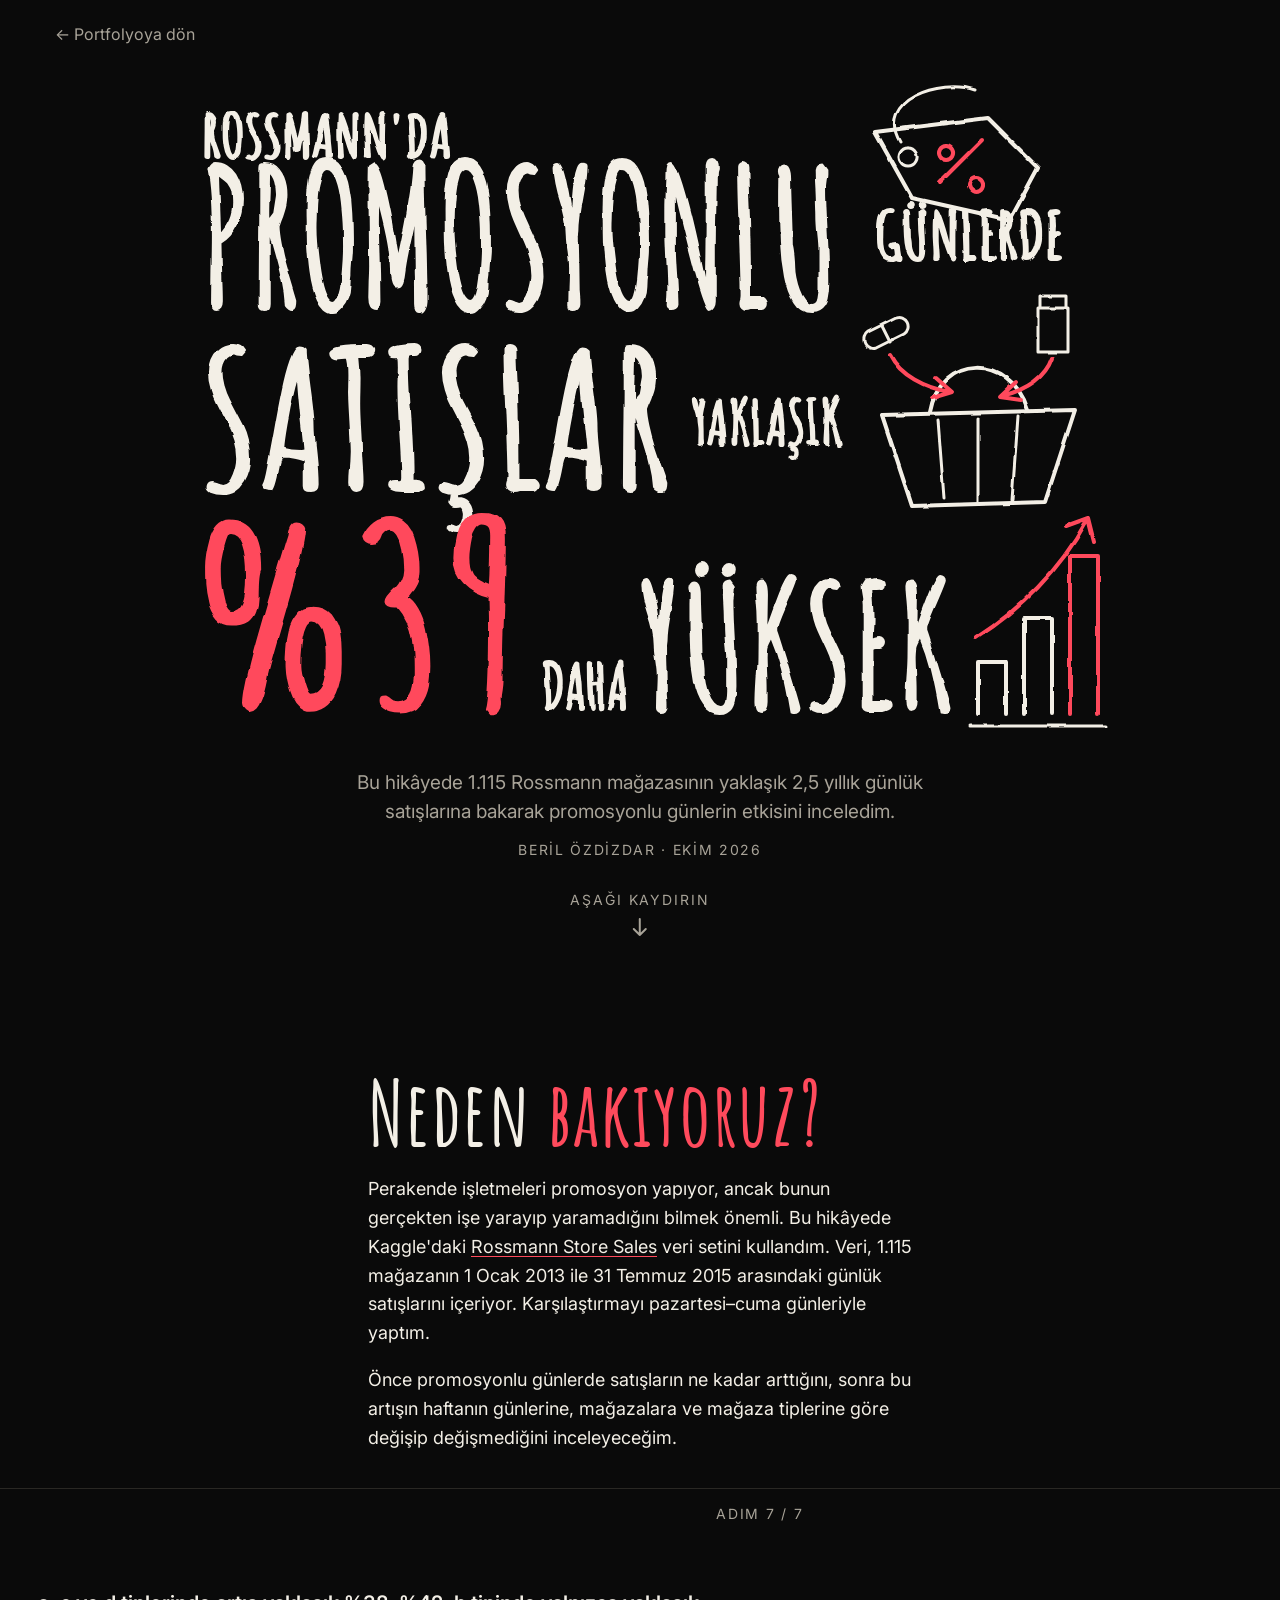
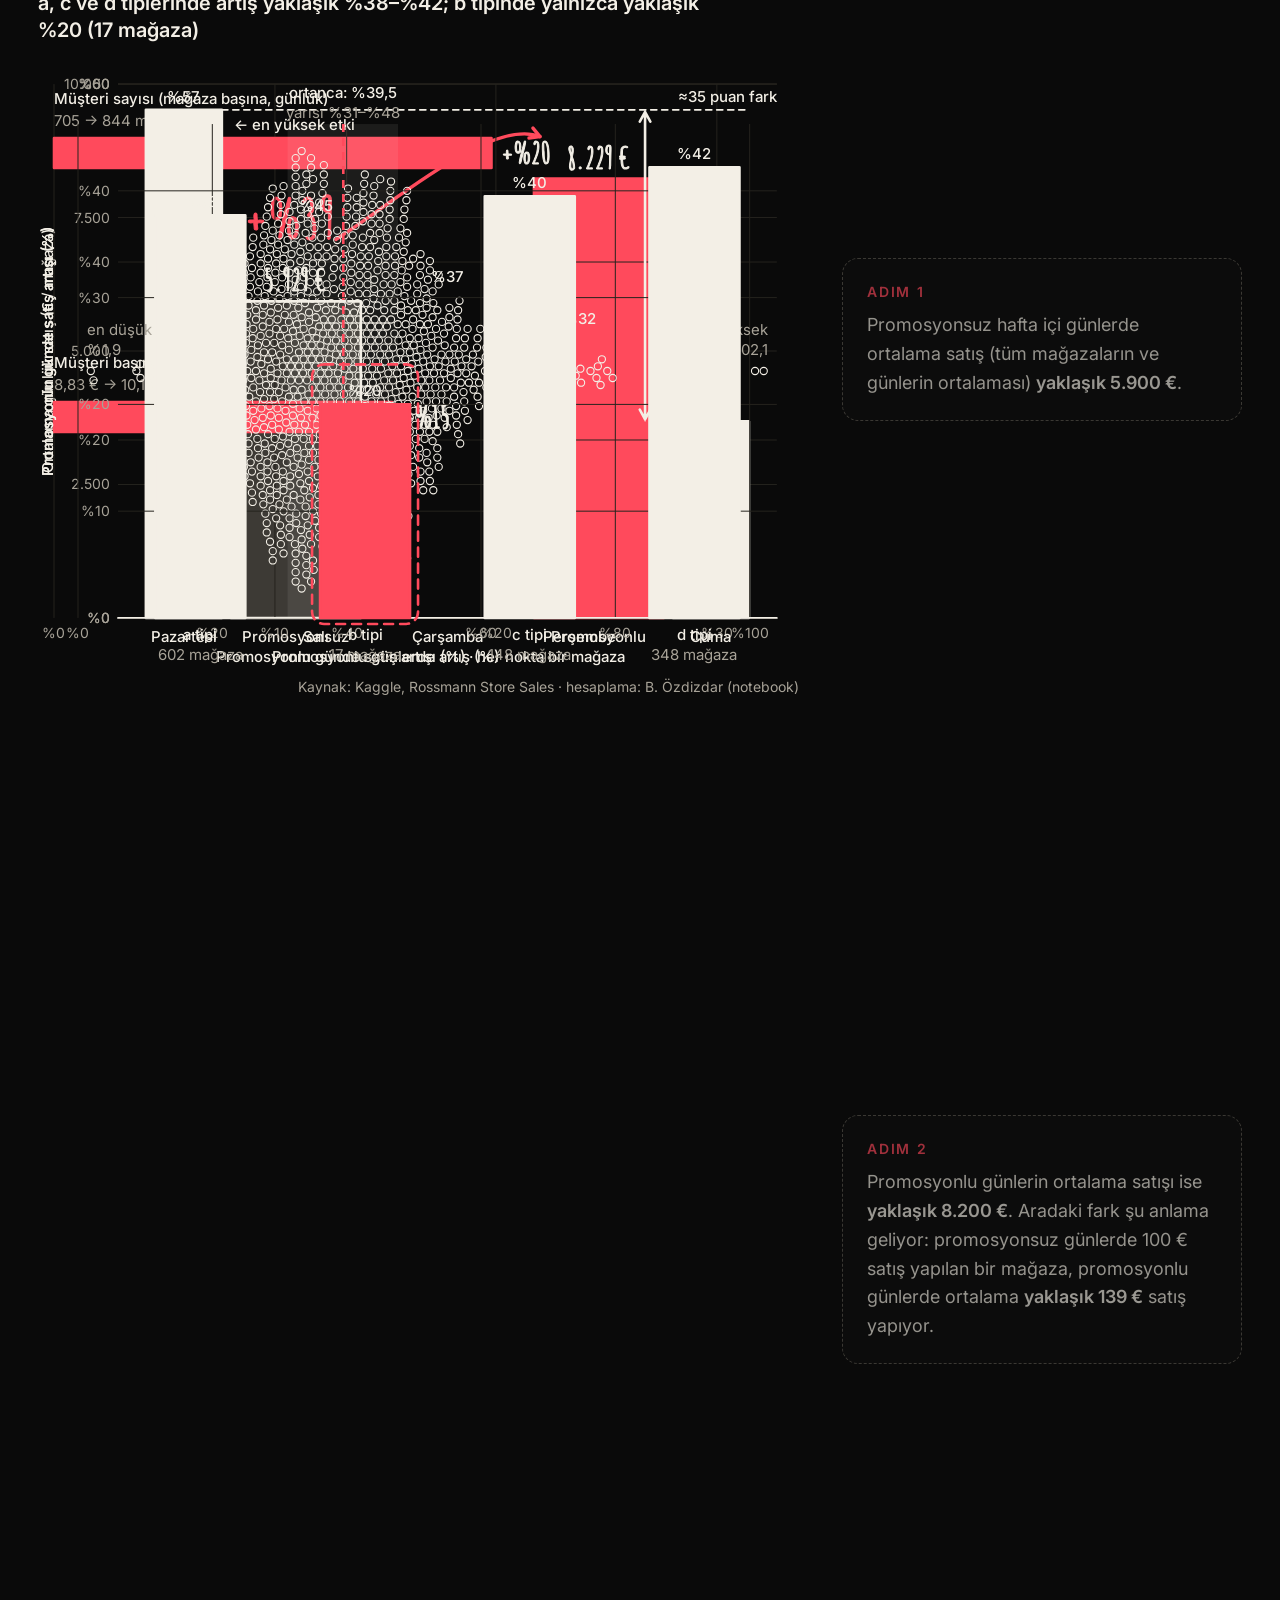
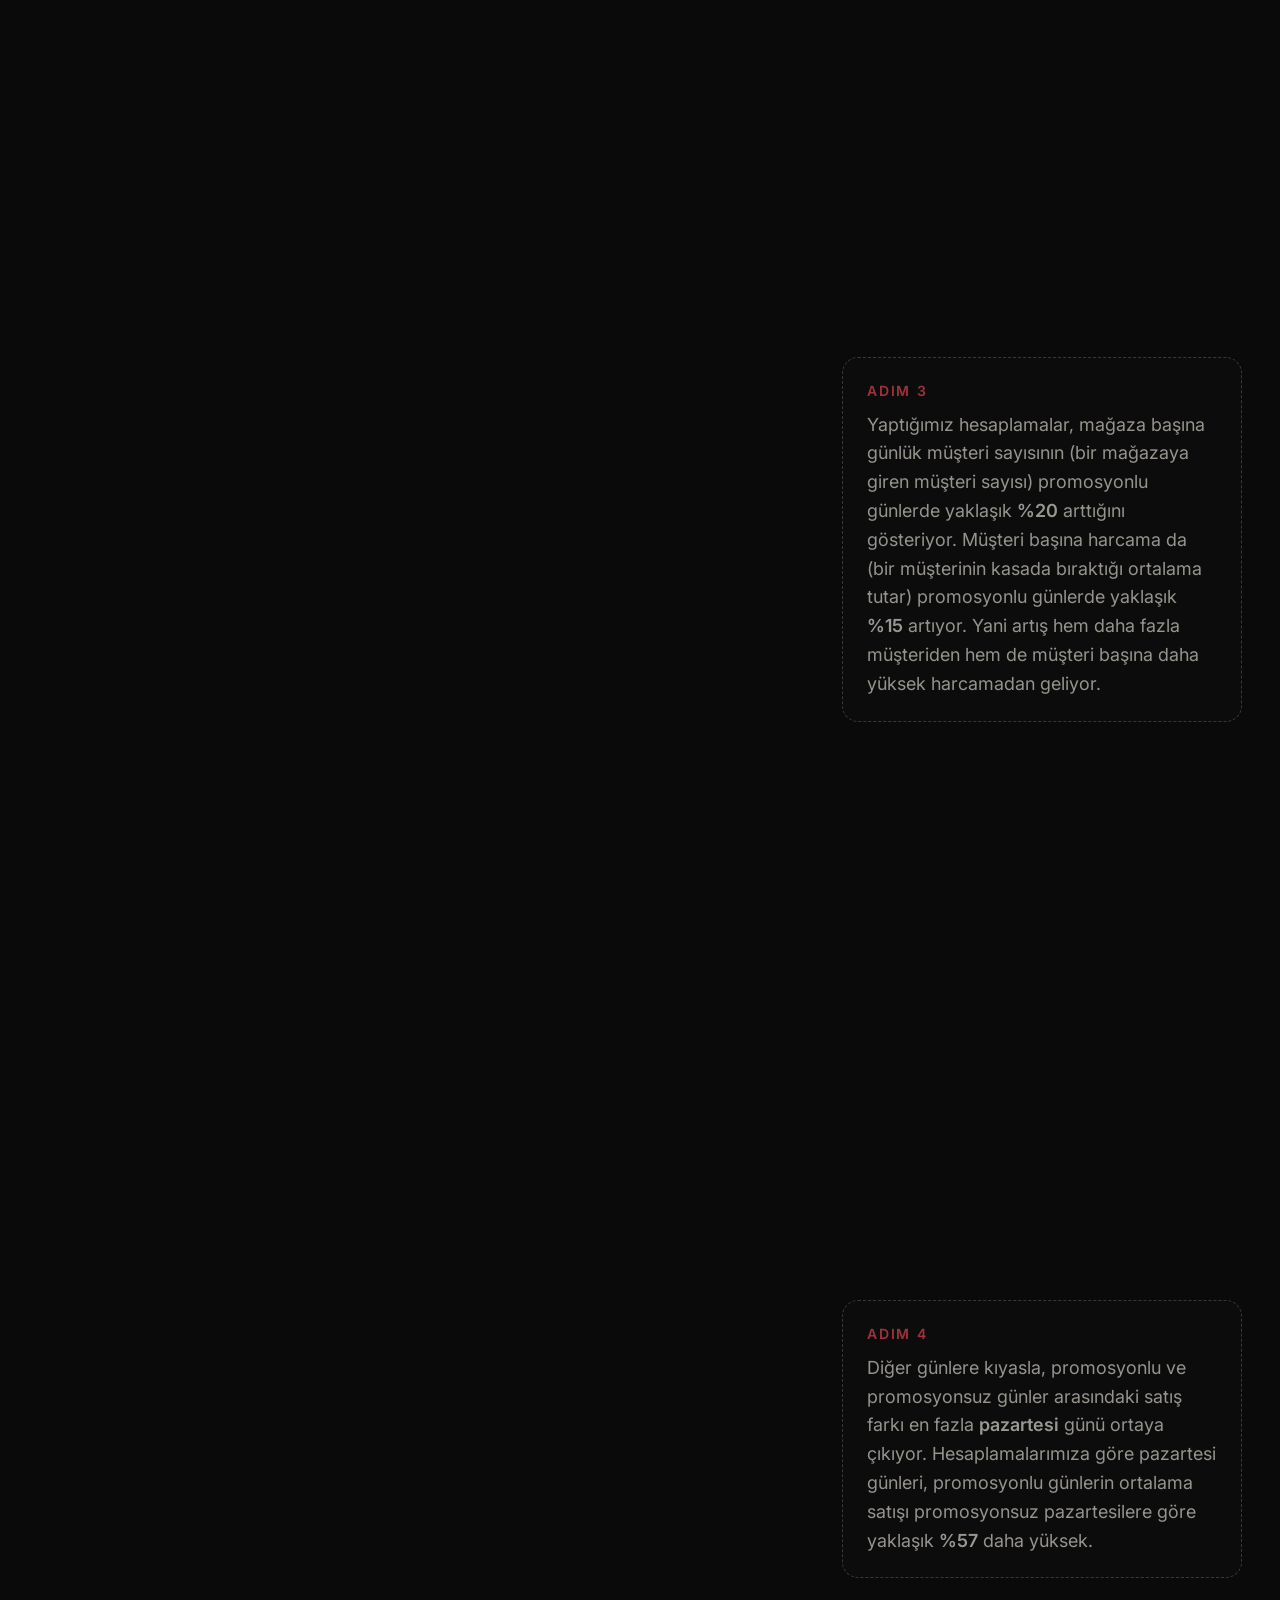
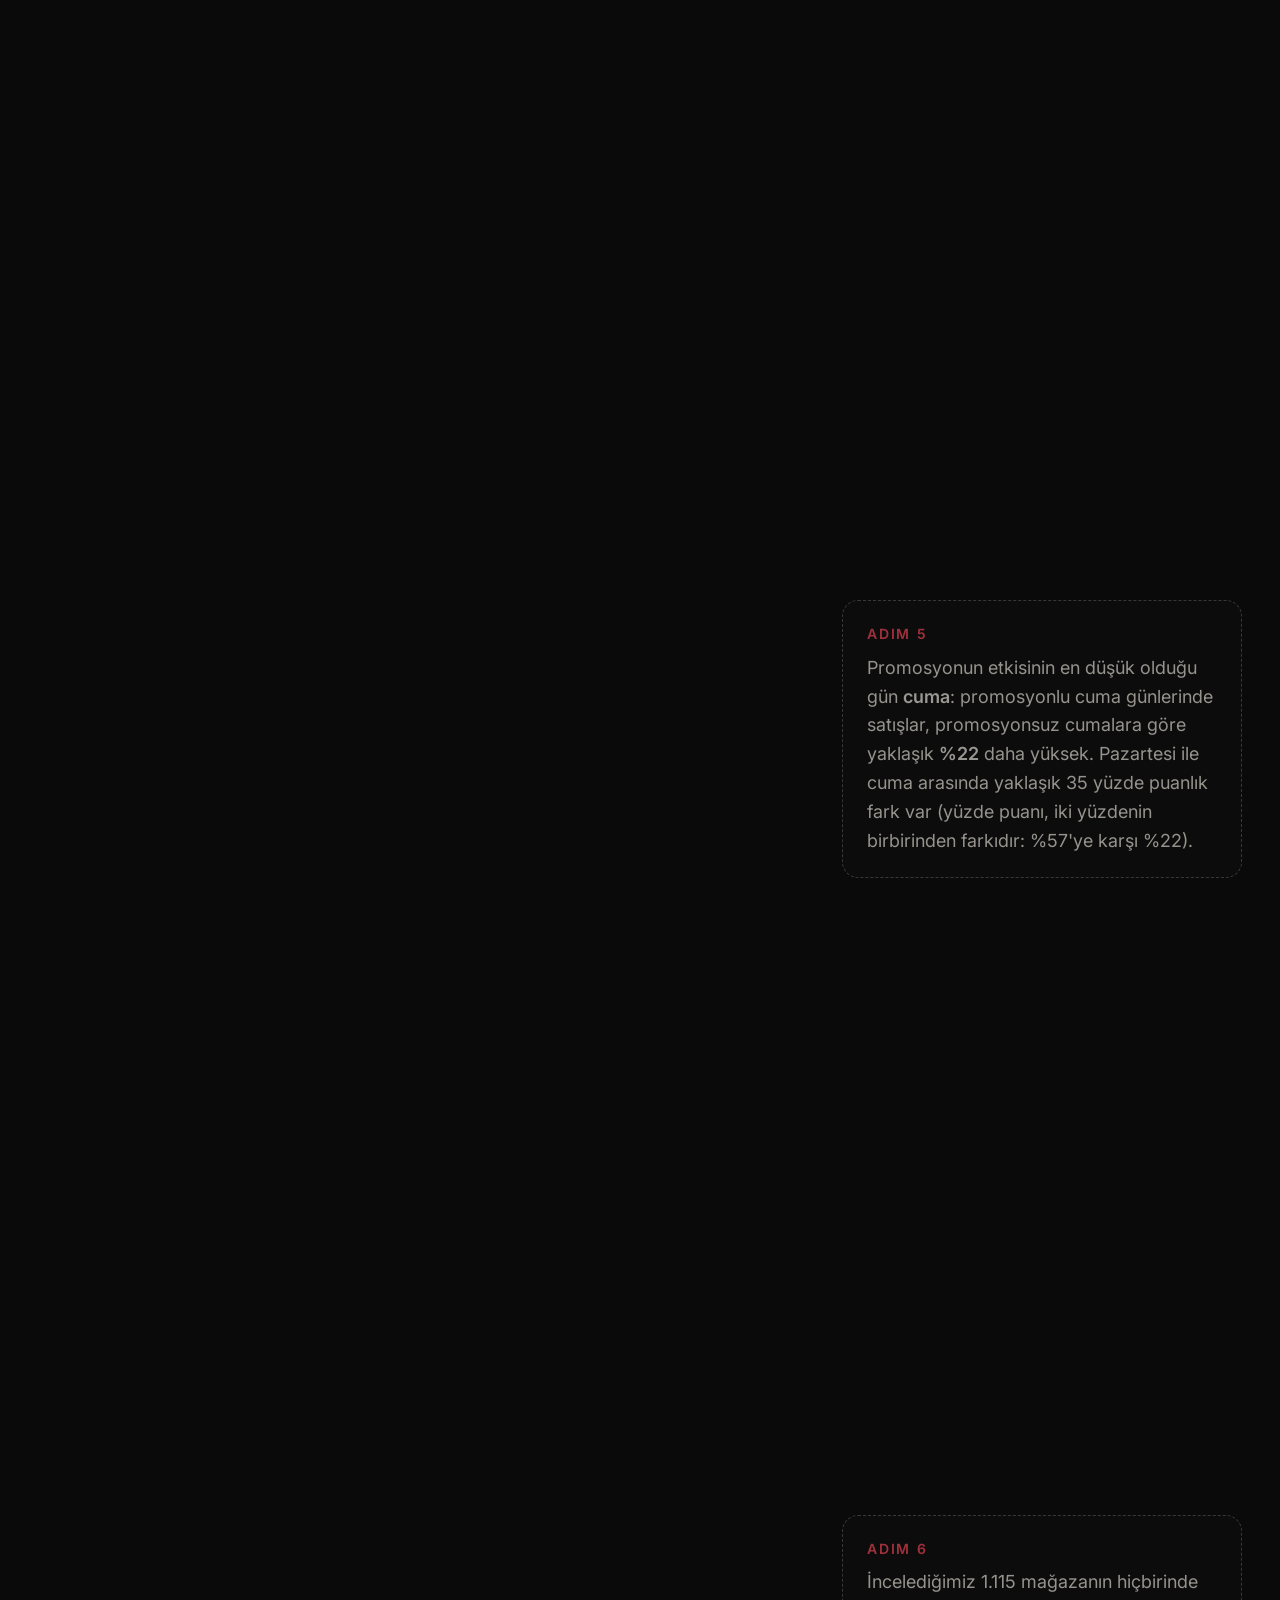
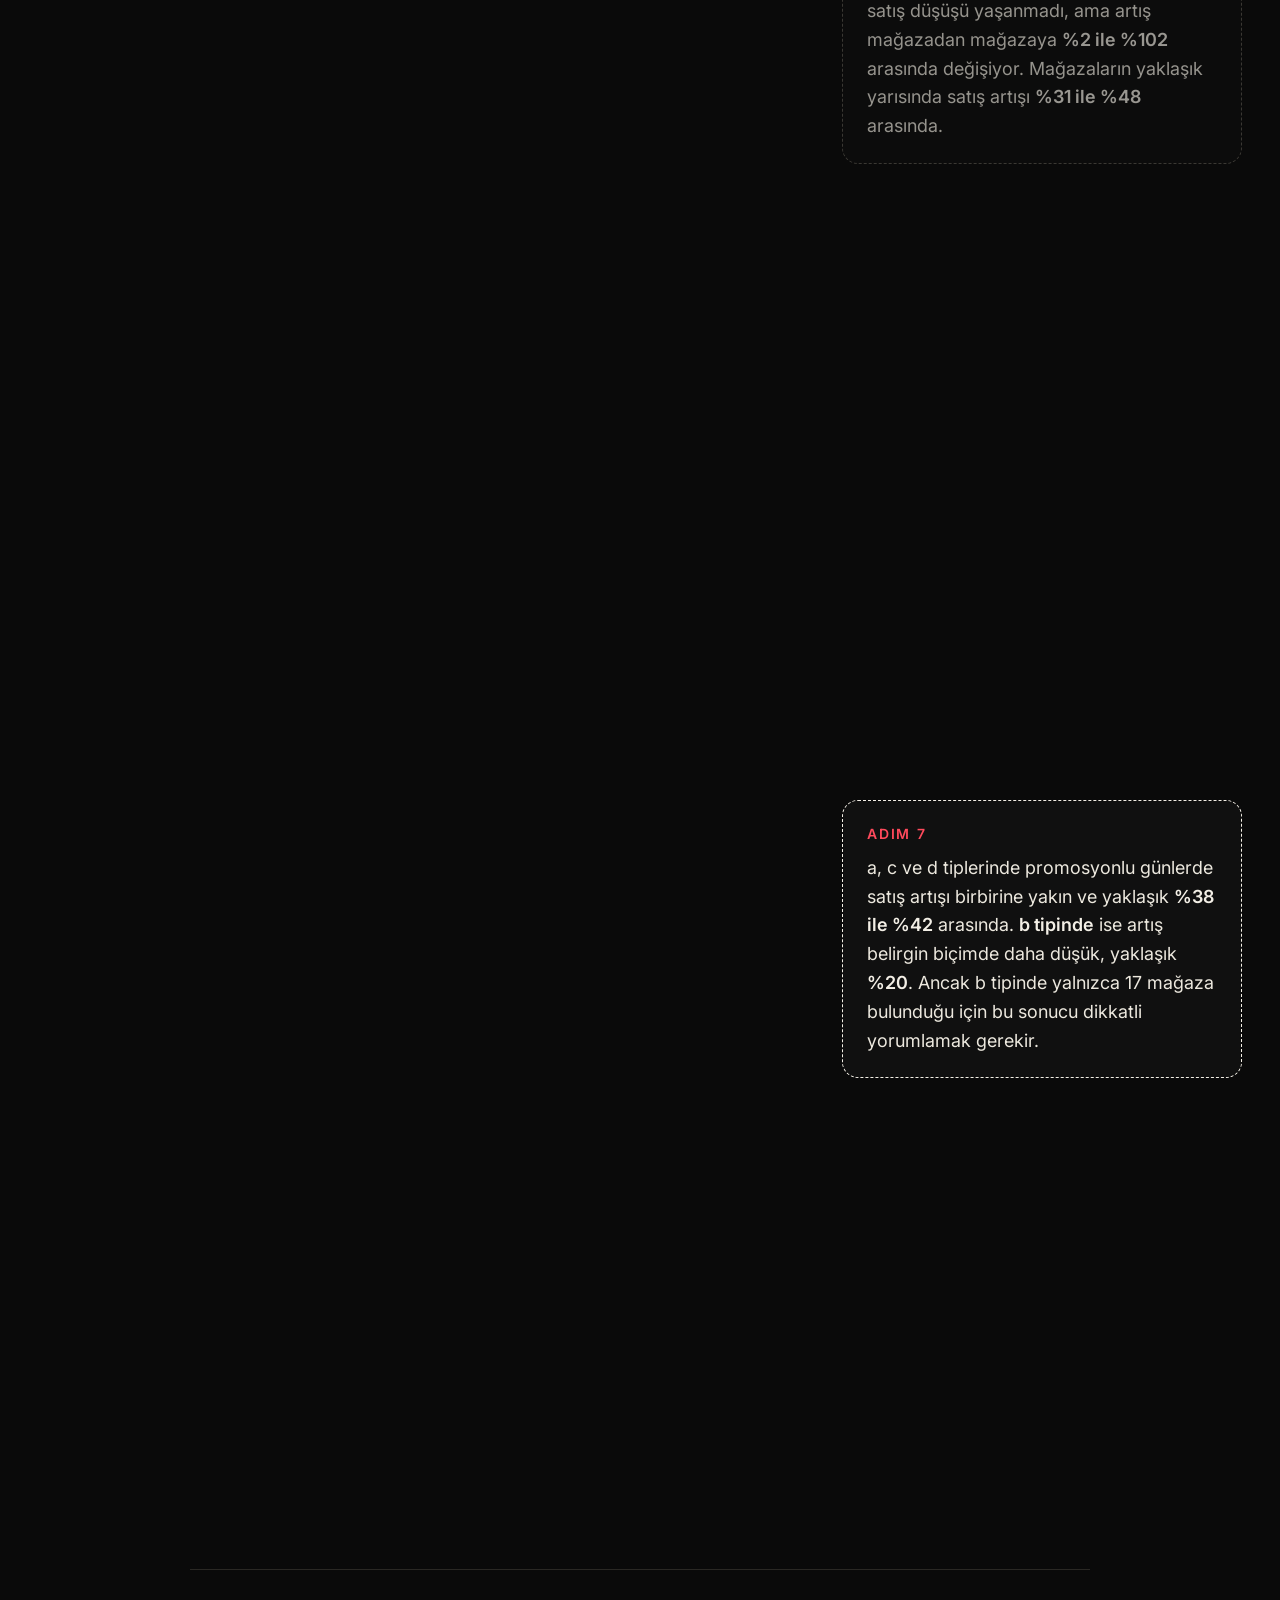
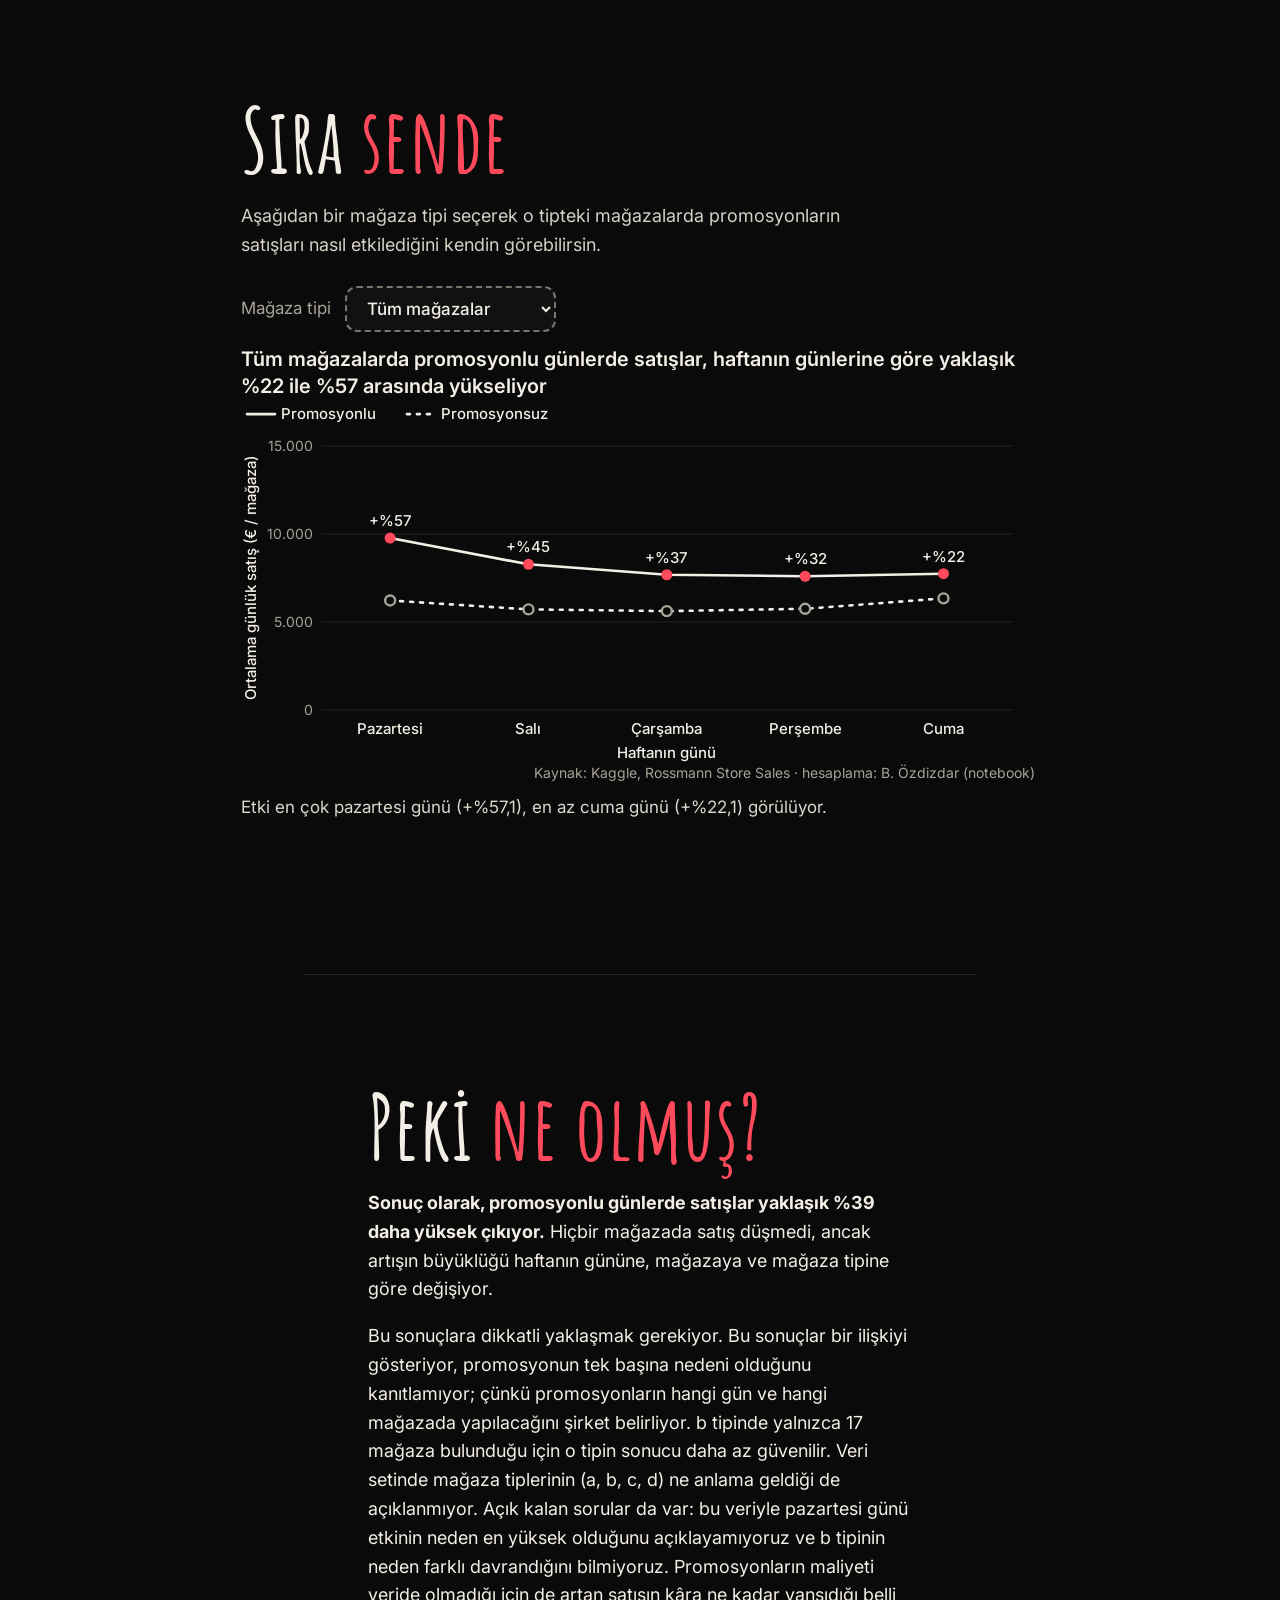
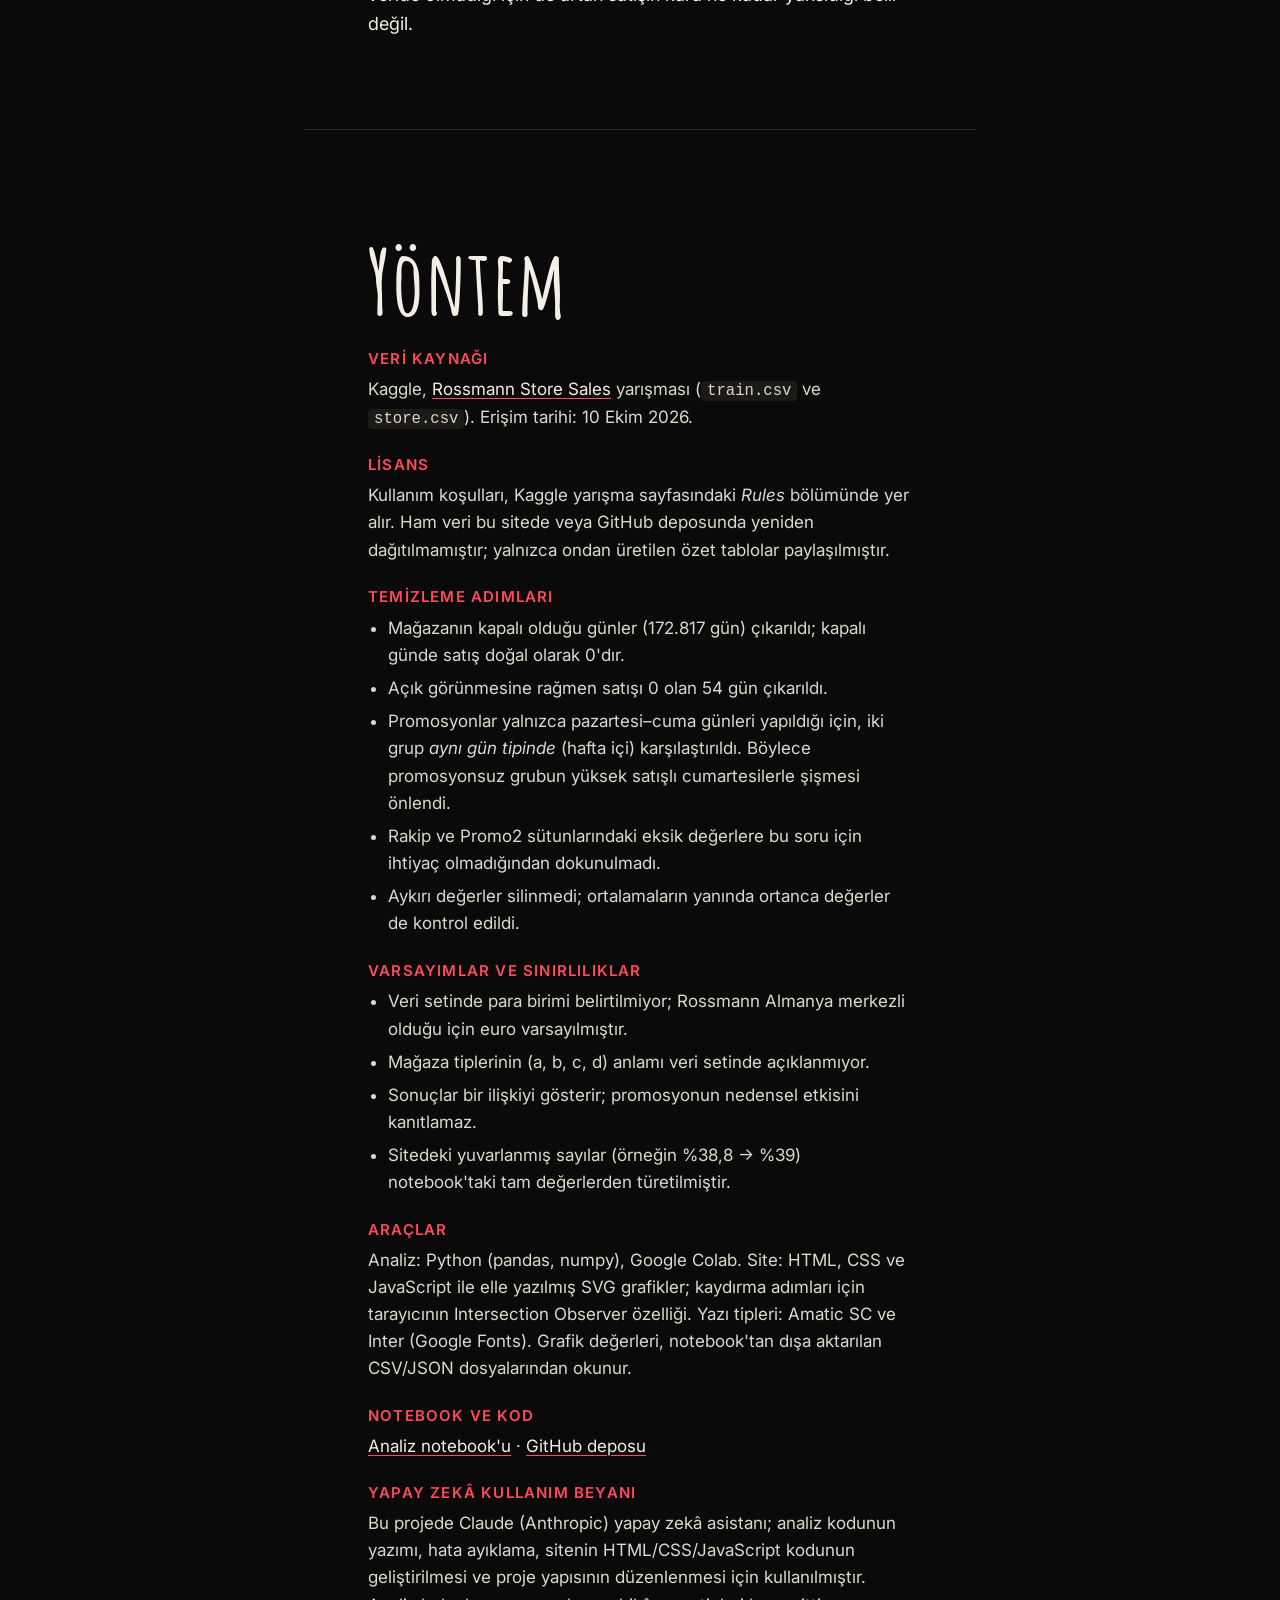
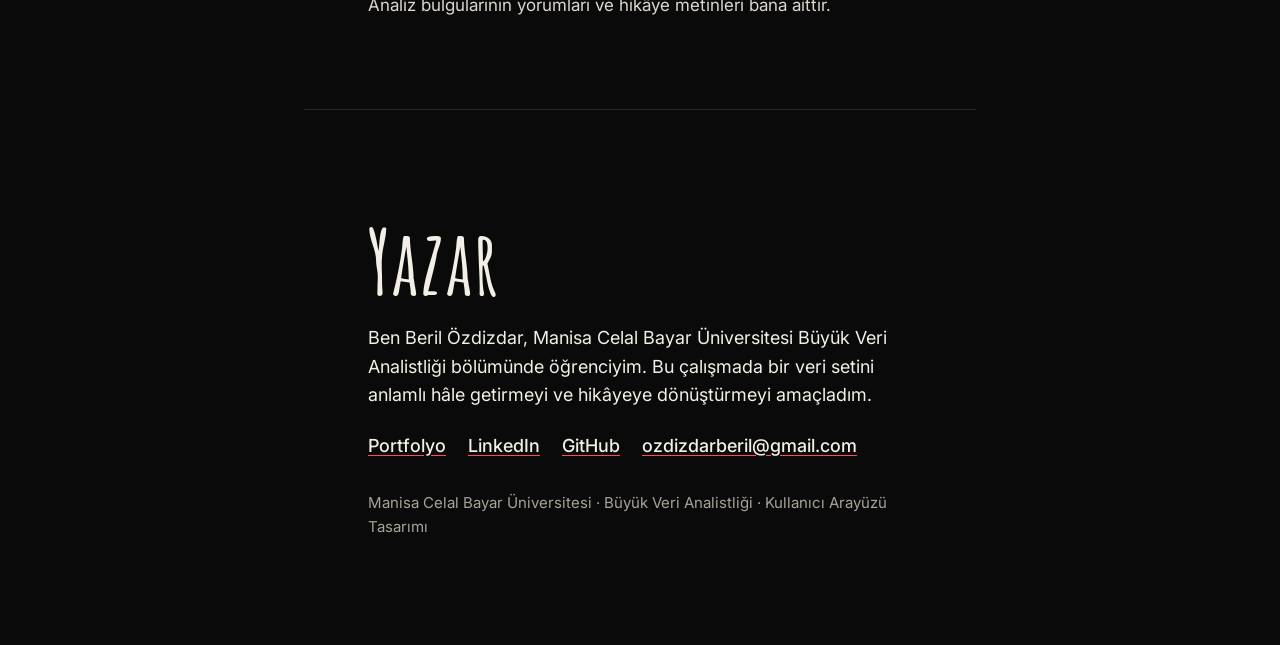
==== commit f450926f: "Rename index (3).html to index.html" ====
--- a/site/index.html
+++ b/site/index.html
@@ -9,10 +9,13 @@
 <meta property="og:type" content="website">
 <meta property="og:title" content="Rossmann'da promosyonlu günlerde satışlar yaklaşık %39 daha yüksek">
 <meta property="og:description" content="1.115 mağaza, yaklaşık 2,5 yıllık günlük satış: promosyonun etkisi her gün ve her mağaza tipinde aynı mı? İnteraktif veri hikâyesi.">
-<meta property="og:image" content="og-image.png">
+<meta property="og:image" content="https://rossmann-promosyon-hikayesi-site.vercel.app/og-image.png">
+<meta property="og:url" content="https://rossmann-promosyon-hikayesi-site.vercel.app/">
+<link rel="canonical" href="https://rossmann-promosyon-hikayesi-site.vercel.app/">
 <meta property="og:image:width" content="1200">
 <meta property="og:image:height" content="627">
 <meta property="og:locale" content="tr_TR">
+<meta property="og:image:alt" content="Promosyonlu günlerde satışlar yaklaşık %39 daha yüksek: promosyonsuz 5.929 €, promosyonlu 8.229 €">
 <meta name="twitter:card" content="summary_large_image">
 <meta name="theme-color" content="#0a0a0a">
 <link rel="icon" href="favicon.svg" type="image/svg+xml">
@@ -69,8 +72,8 @@
     </g>
     <g class="satir s3" filter="url(#murekkep)" aria-hidden="true">
       <text class="harf kirmizi" x="56"  y="640" font-size="250" textLength="330" lengthAdjust="spacingAndGlyphs">%39</text>
-      <text class="harf" x="420" y="560" font-size="62"  textLength="110" lengthAdjust="spacingAndGlyphs">DAHA</text>
-      <text class="harf" x="420" y="640" font-size="170" textLength="390" lengthAdjust="spacingAndGlyphs">YÜKSEK</text>
+      <text class="harf" x="402" y="640" font-size="64"  textLength="86" lengthAdjust="spacingAndGlyphs">DAHA</text>
+      <text class="harf" x="500" y="640" font-size="170" textLength="315" lengthAdjust="spacingAndGlyphs">YÜKSEK</text>
     </g>
     <g filter="url(#kalem)" aria-hidden="true">
       <path class="cizim d3" pathLength="1" d="M838 644 V592 H866 V644"/>
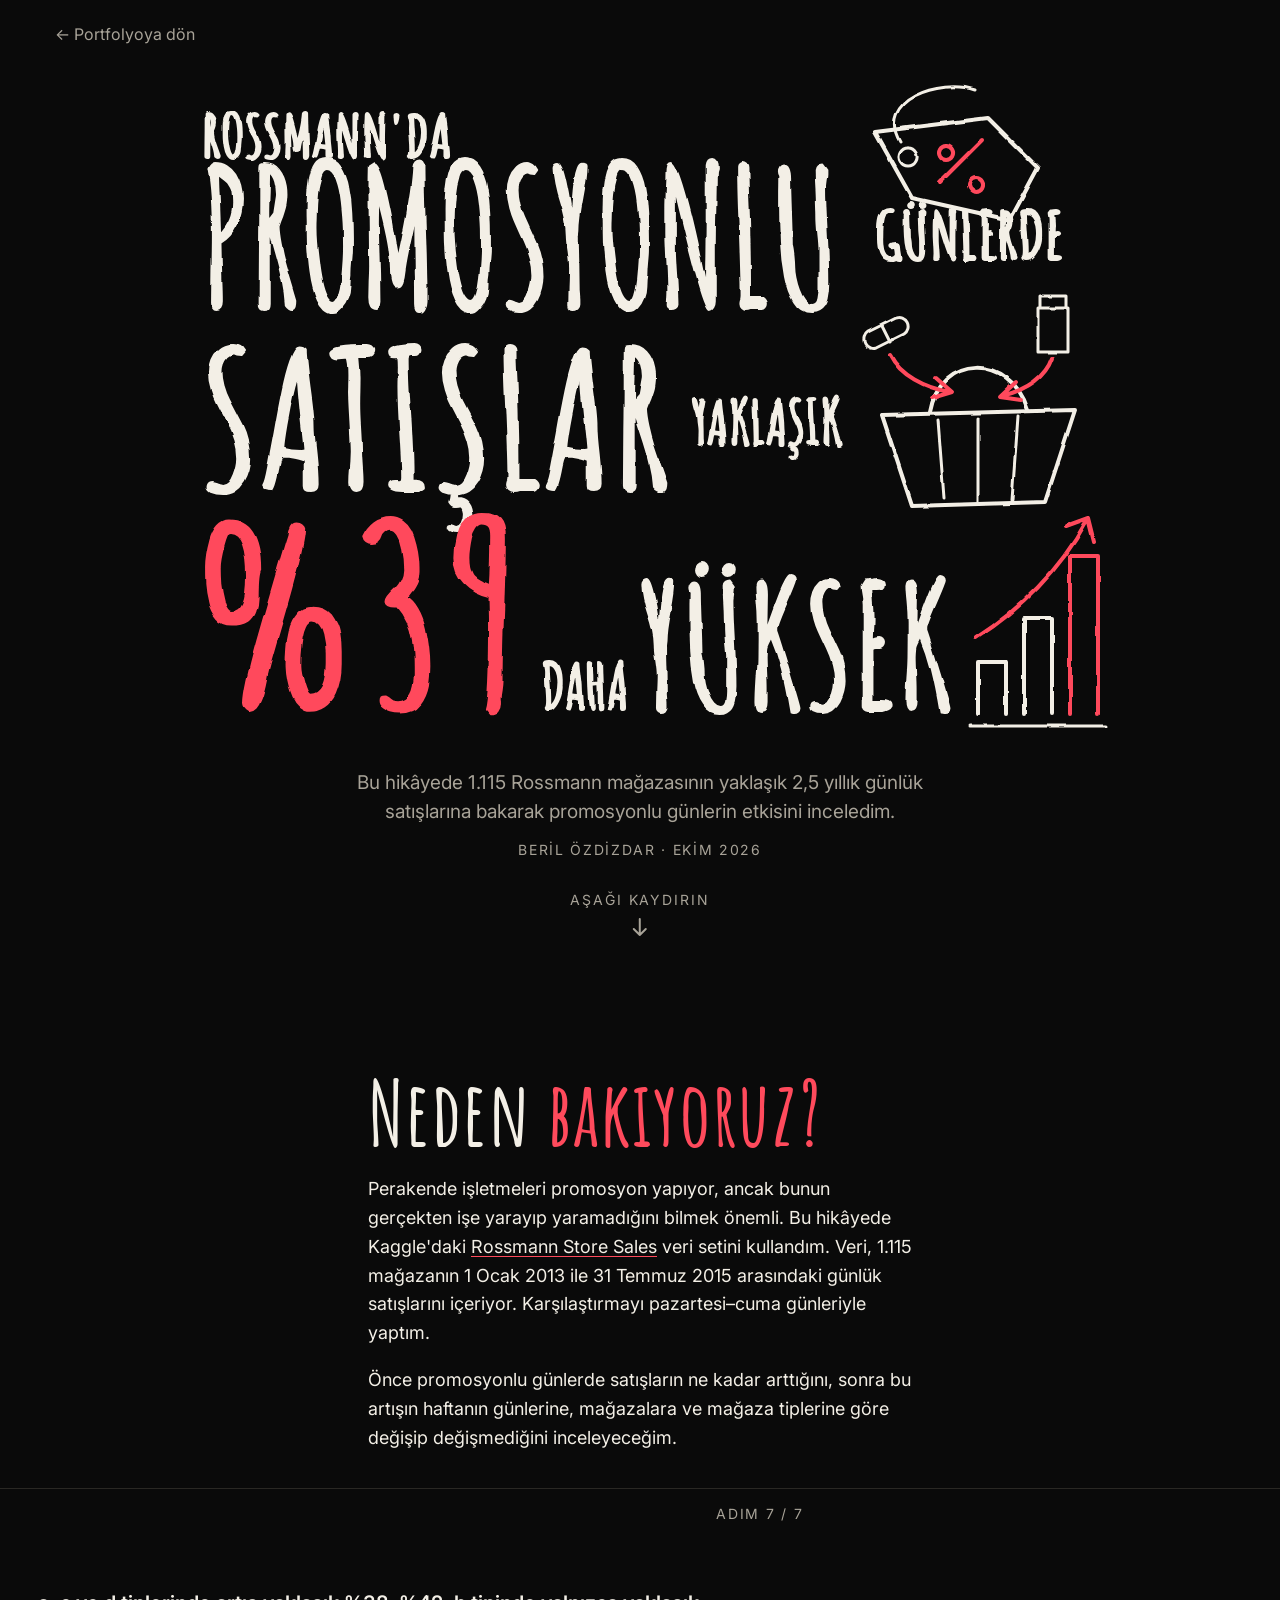
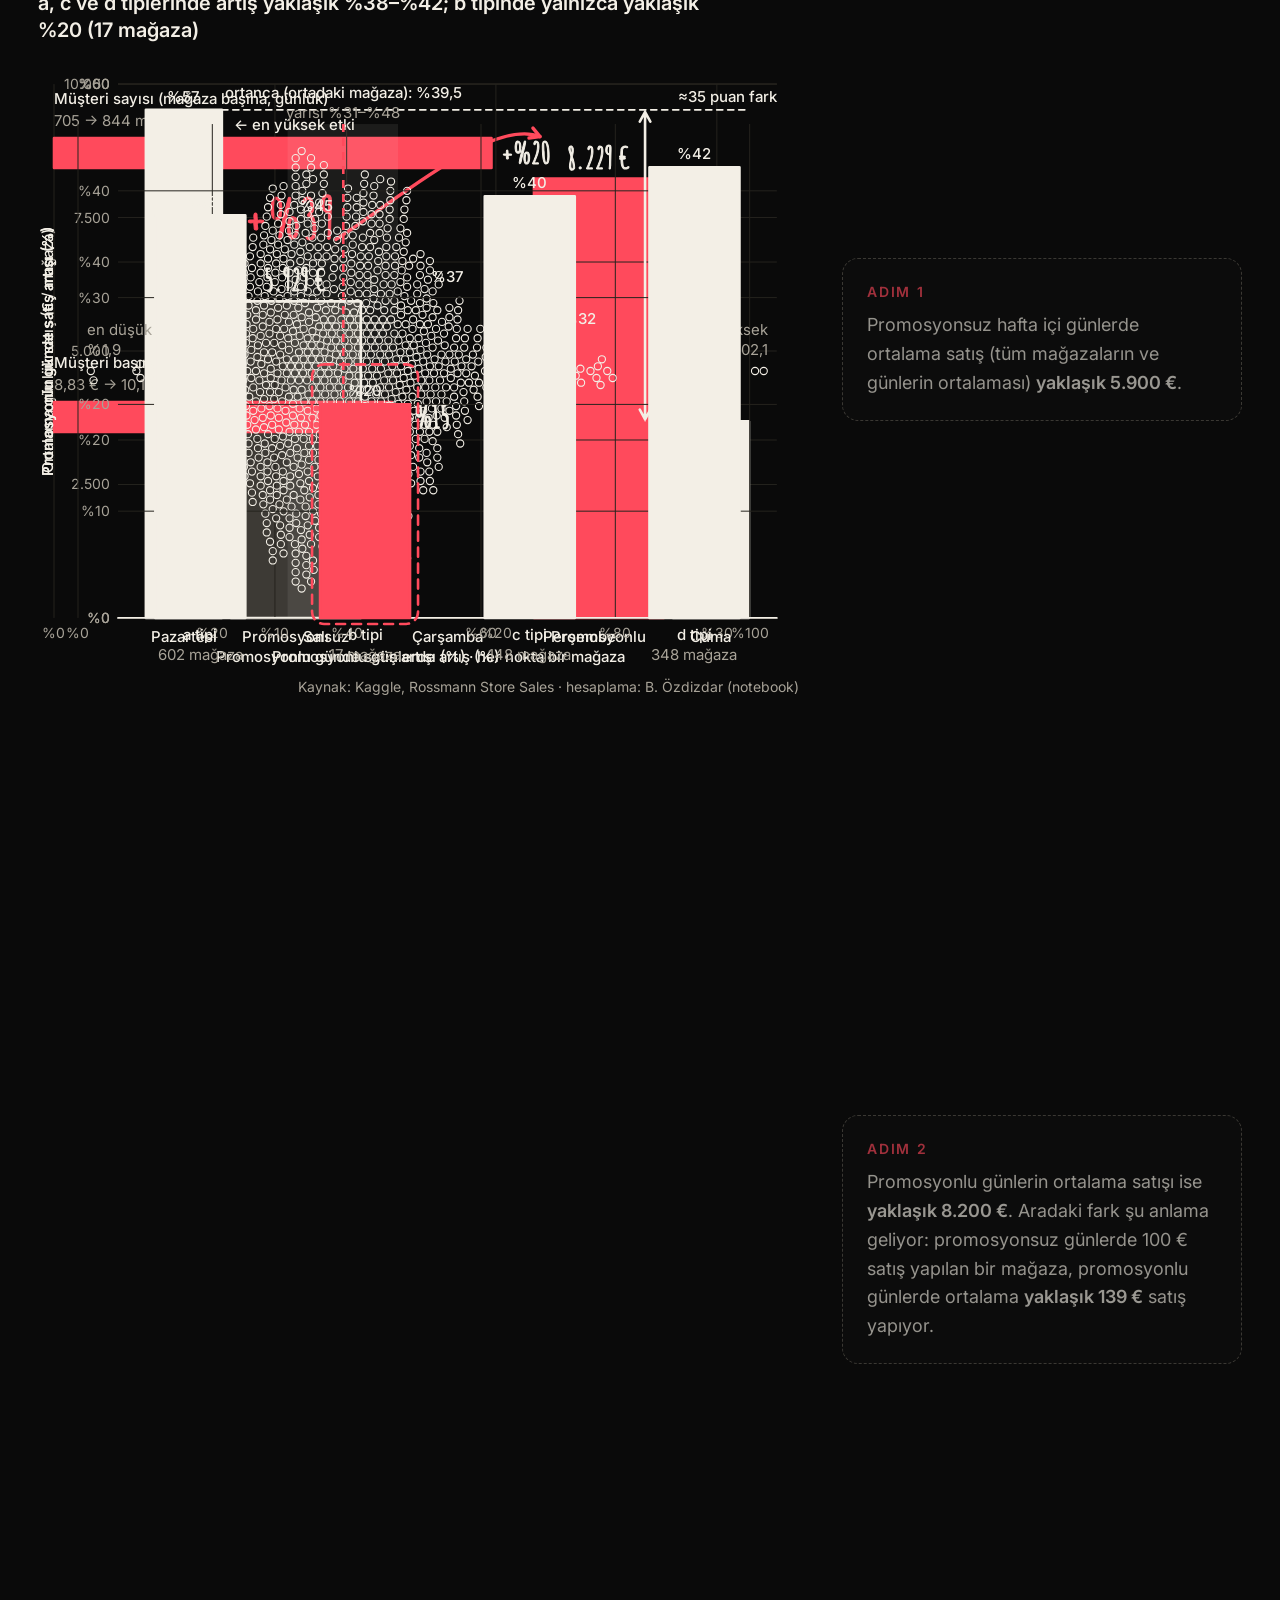
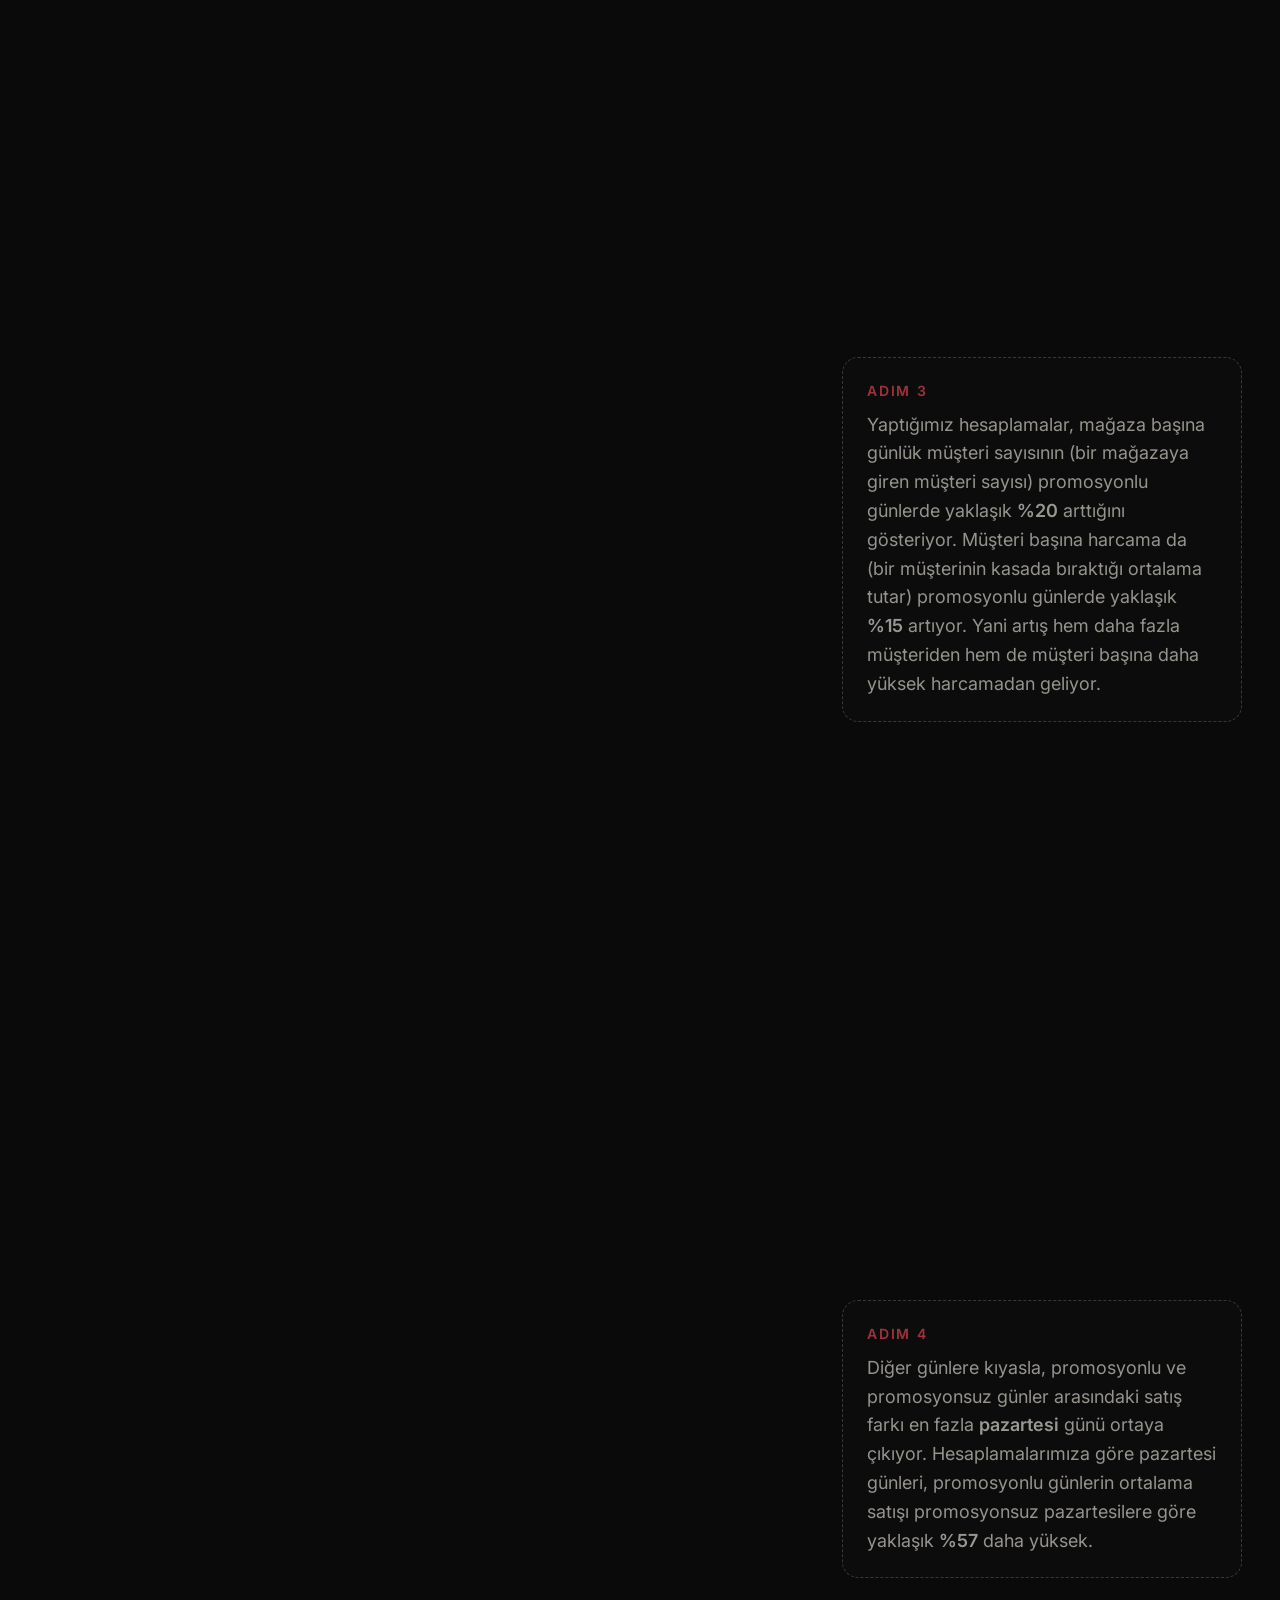
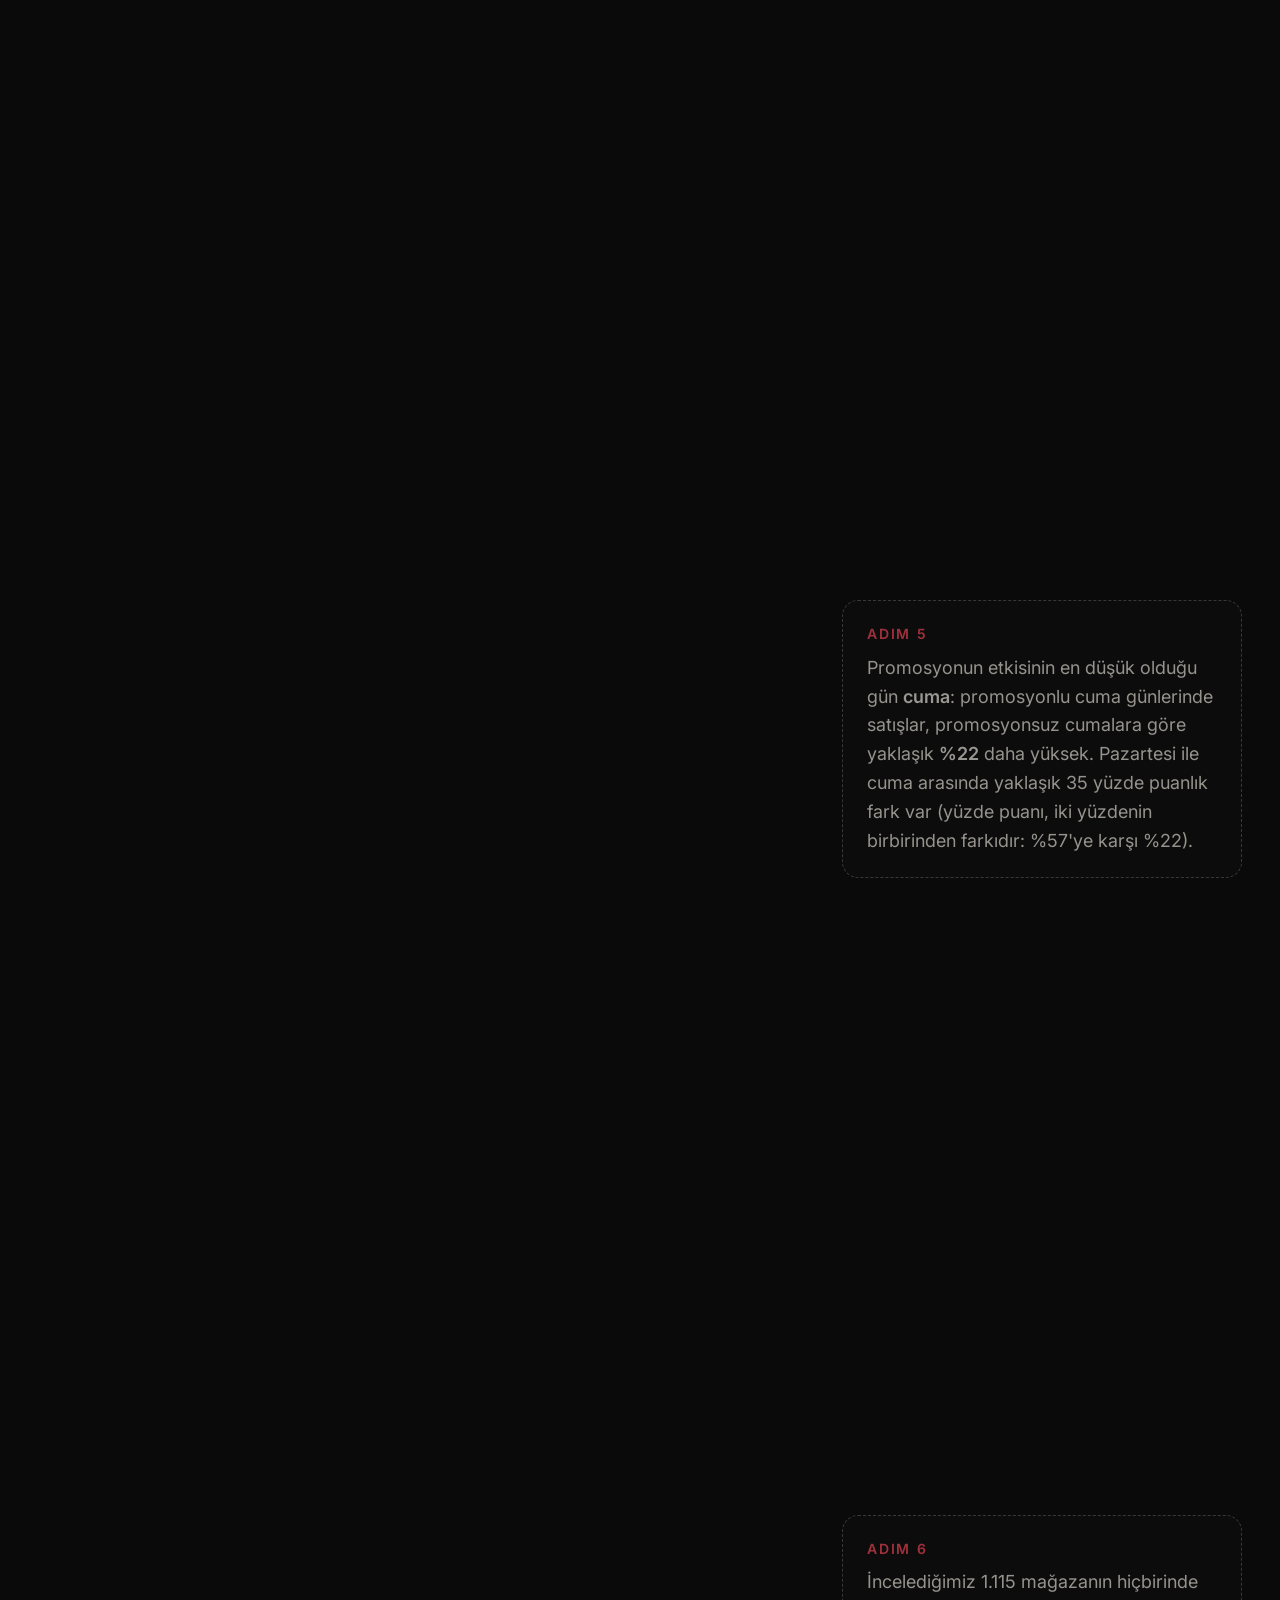
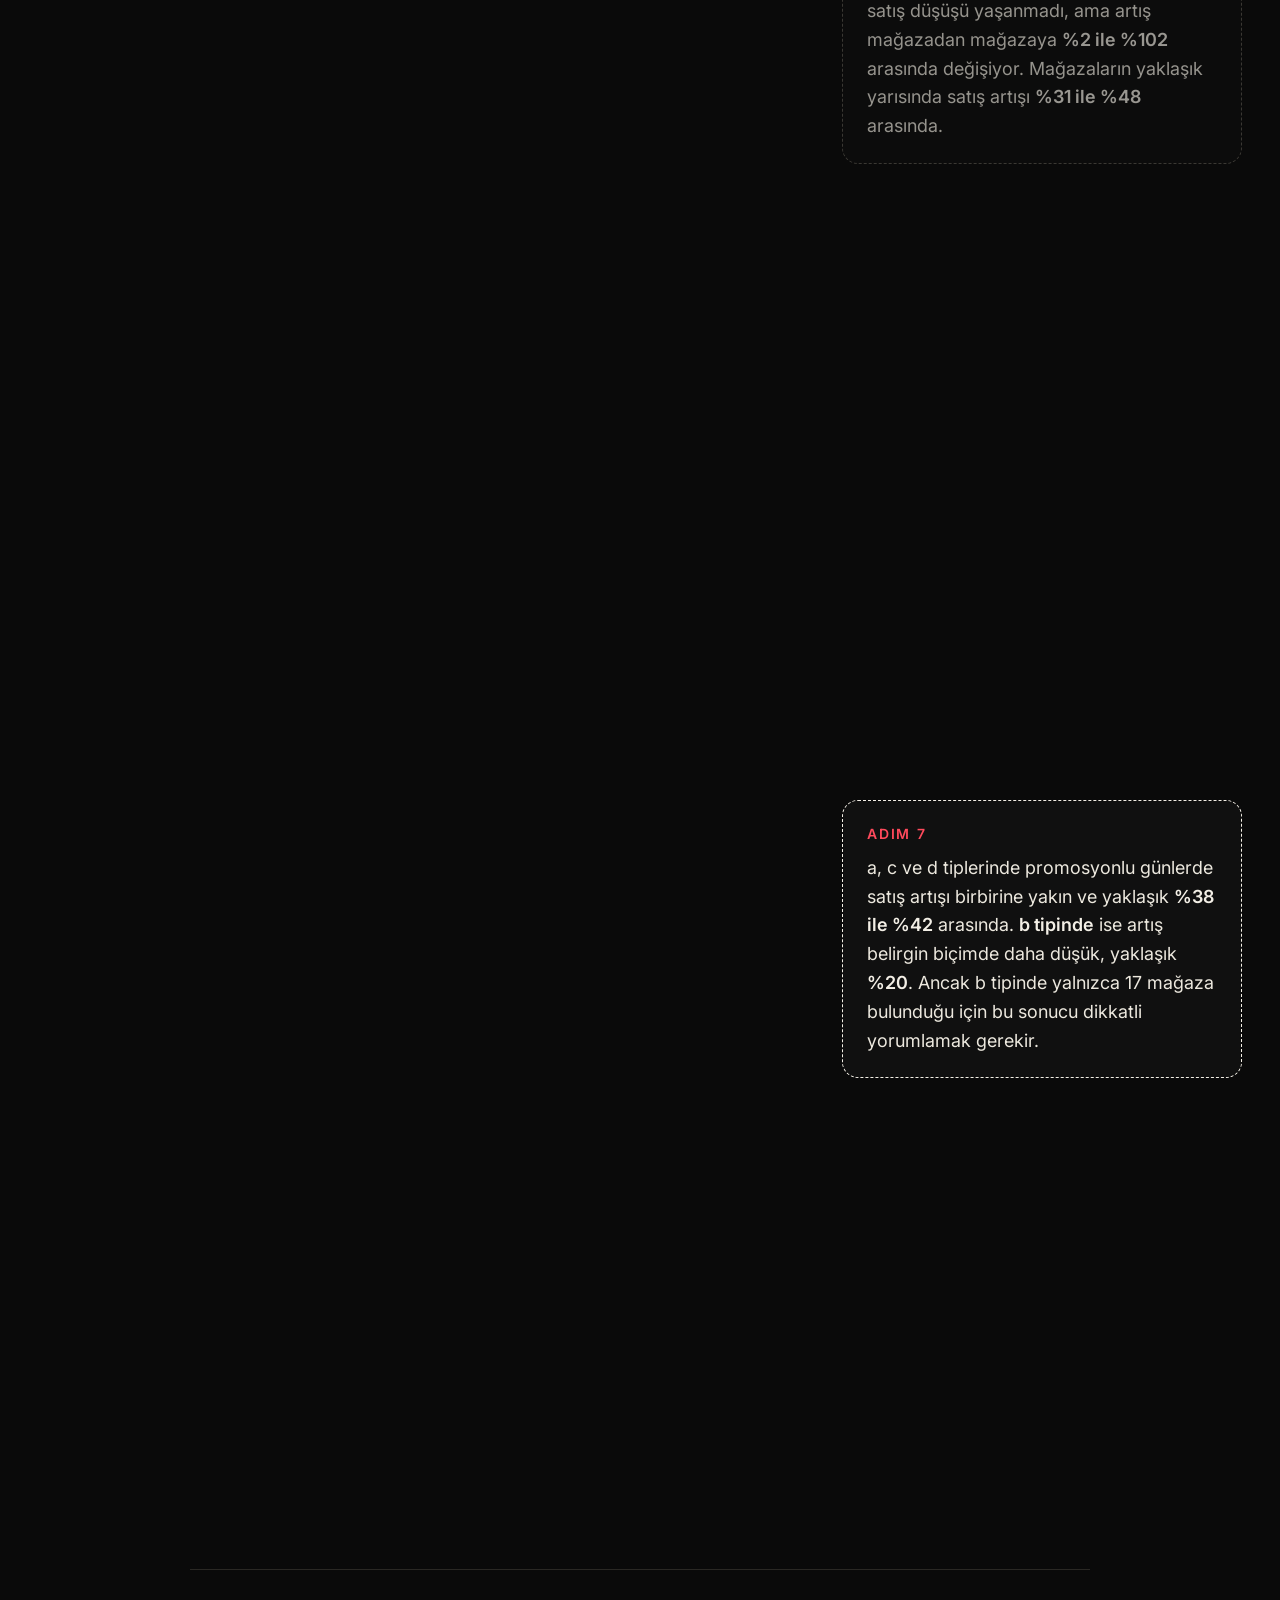
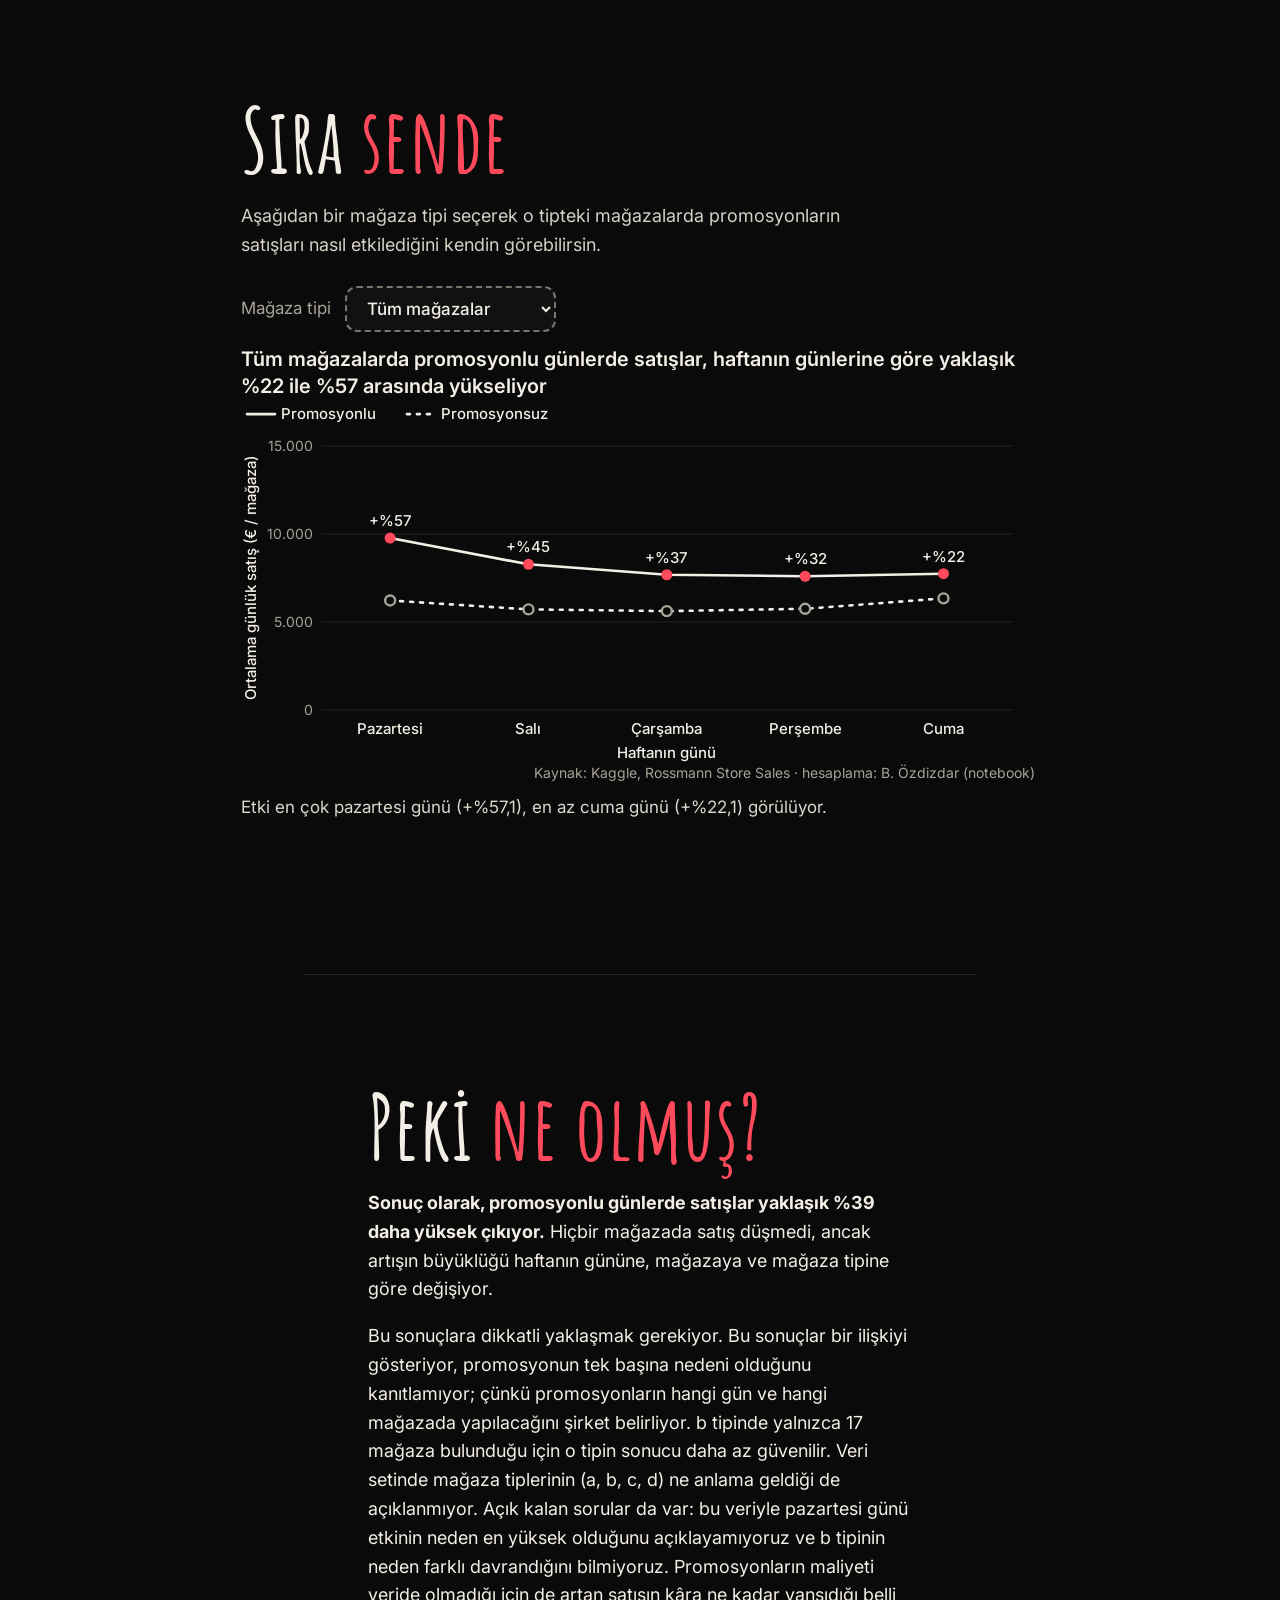
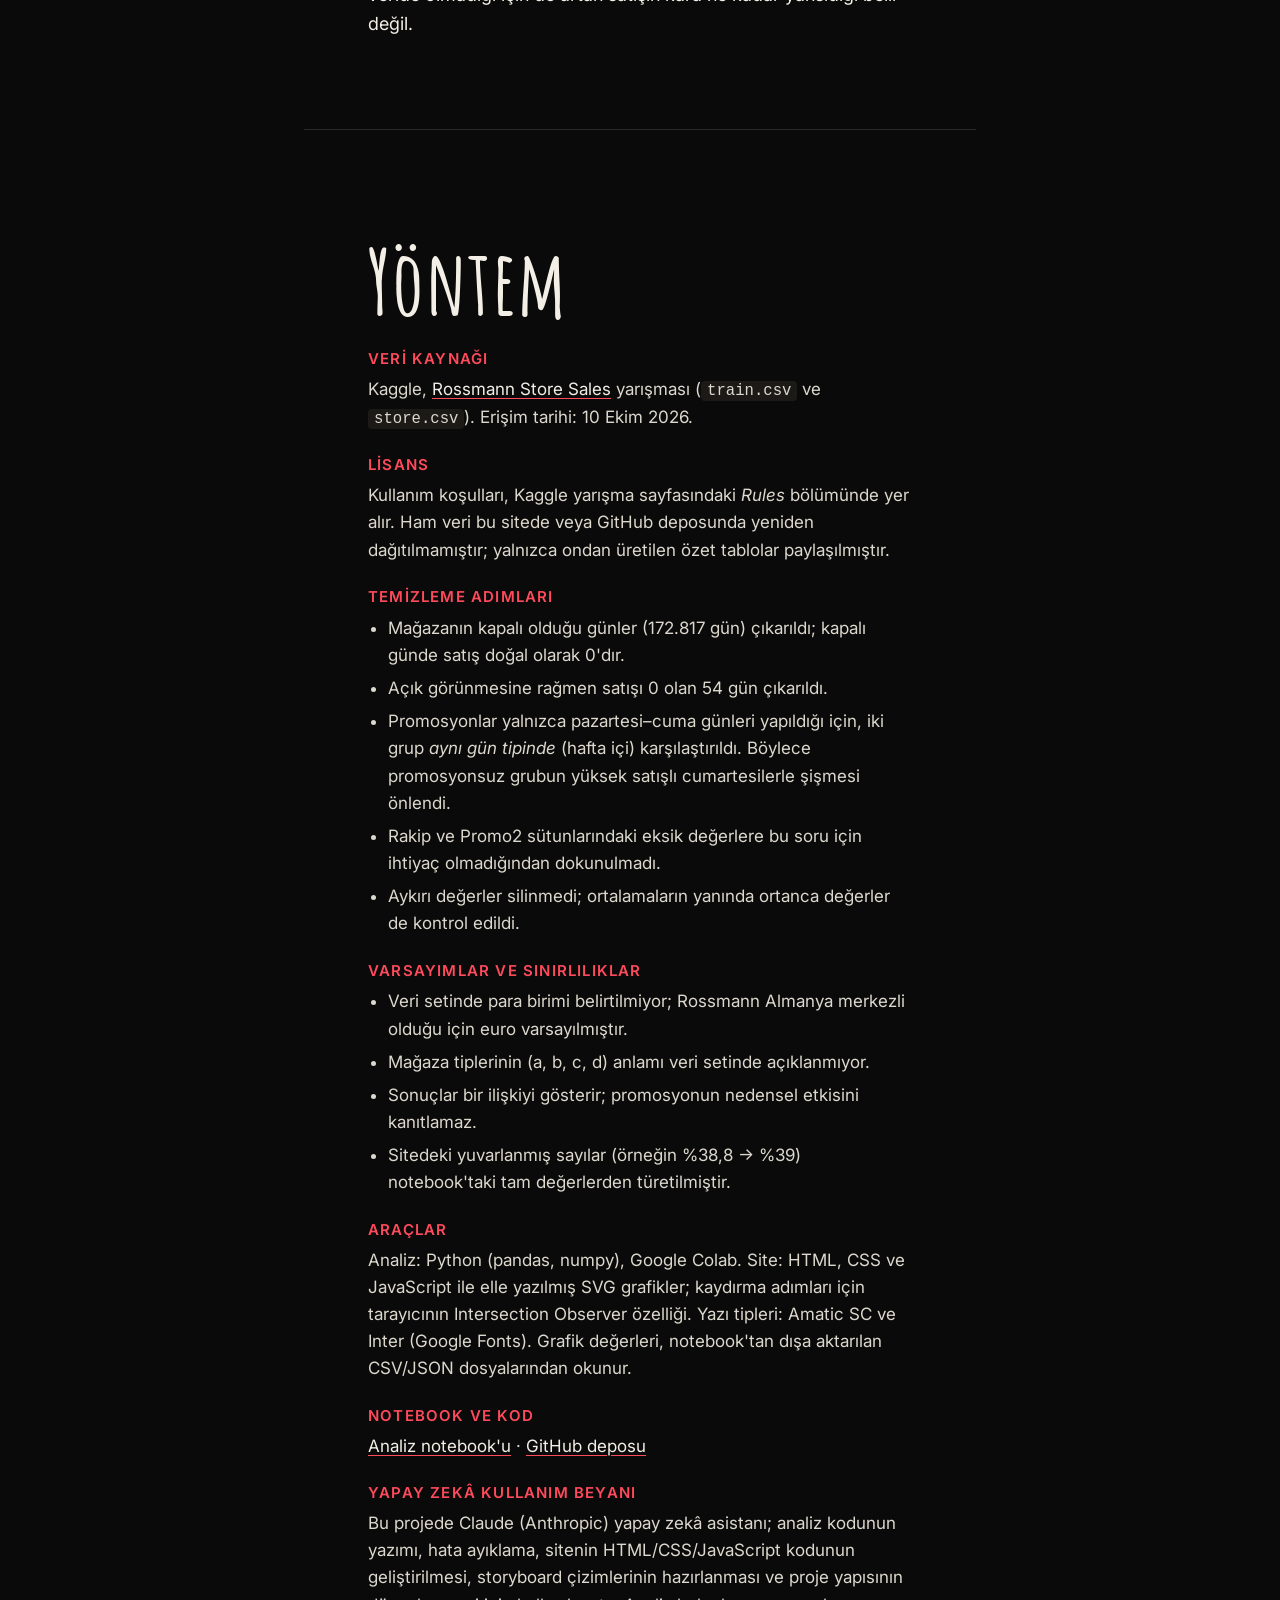
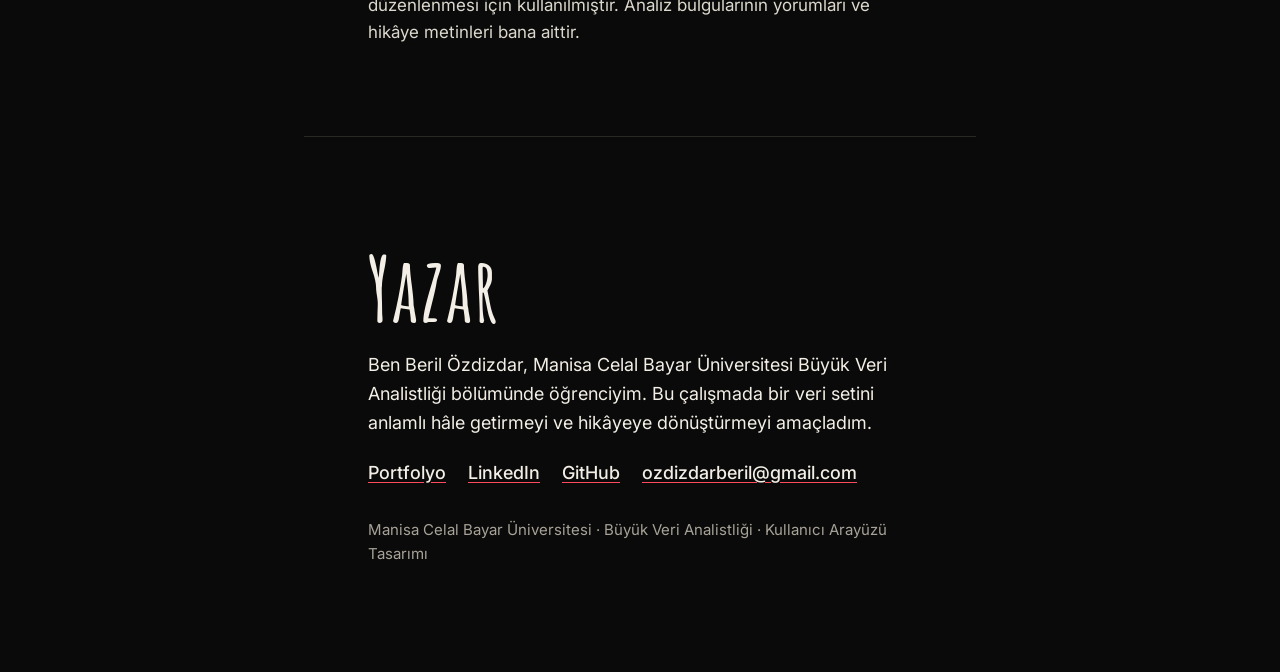
==== commit a154dd0f: "Rename index..html to index.html" ====
--- a/site/index.html
+++ b/site/index.html
@@ -181,7 +181,7 @@
     <dd><a href="https://github.com/Beril-ozdr/rossmann-promosyon-hikayesi/blob/main/notebooks/analiz.ipynb">Analiz notebook'u</a> · <a href="https://github.com/Beril-ozdr/rossmann-promosyon-hikayesi">GitHub deposu</a></dd>
 
     <dt>Yapay zekâ kullanım beyanı</dt>
-    <dd>Bu projede Claude (Anthropic) yapay zekâ asistanı; analiz kodunun yazımı, hata ayıklama, sitenin HTML/CSS/JavaScript kodunun geliştirilmesi ve proje yapısının düzenlenmesi için kullanılmıştır. Analiz bulgularının yorumları ve hikâye metinleri bana aittir.</dd>
+    <dd>Bu projede Claude (Anthropic) yapay zekâ asistanı; analiz kodunun yazımı, hata ayıklama, sitenin HTML/CSS/JavaScript kodunun geliştirilmesi, storyboard çizimlerinin hazırlanması ve proje yapısının düzenlenmesi için kullanılmıştır. Analiz bulgularının yorumları ve hikâye metinleri bana aittir.</dd>
   </dl>
 </section>
 
